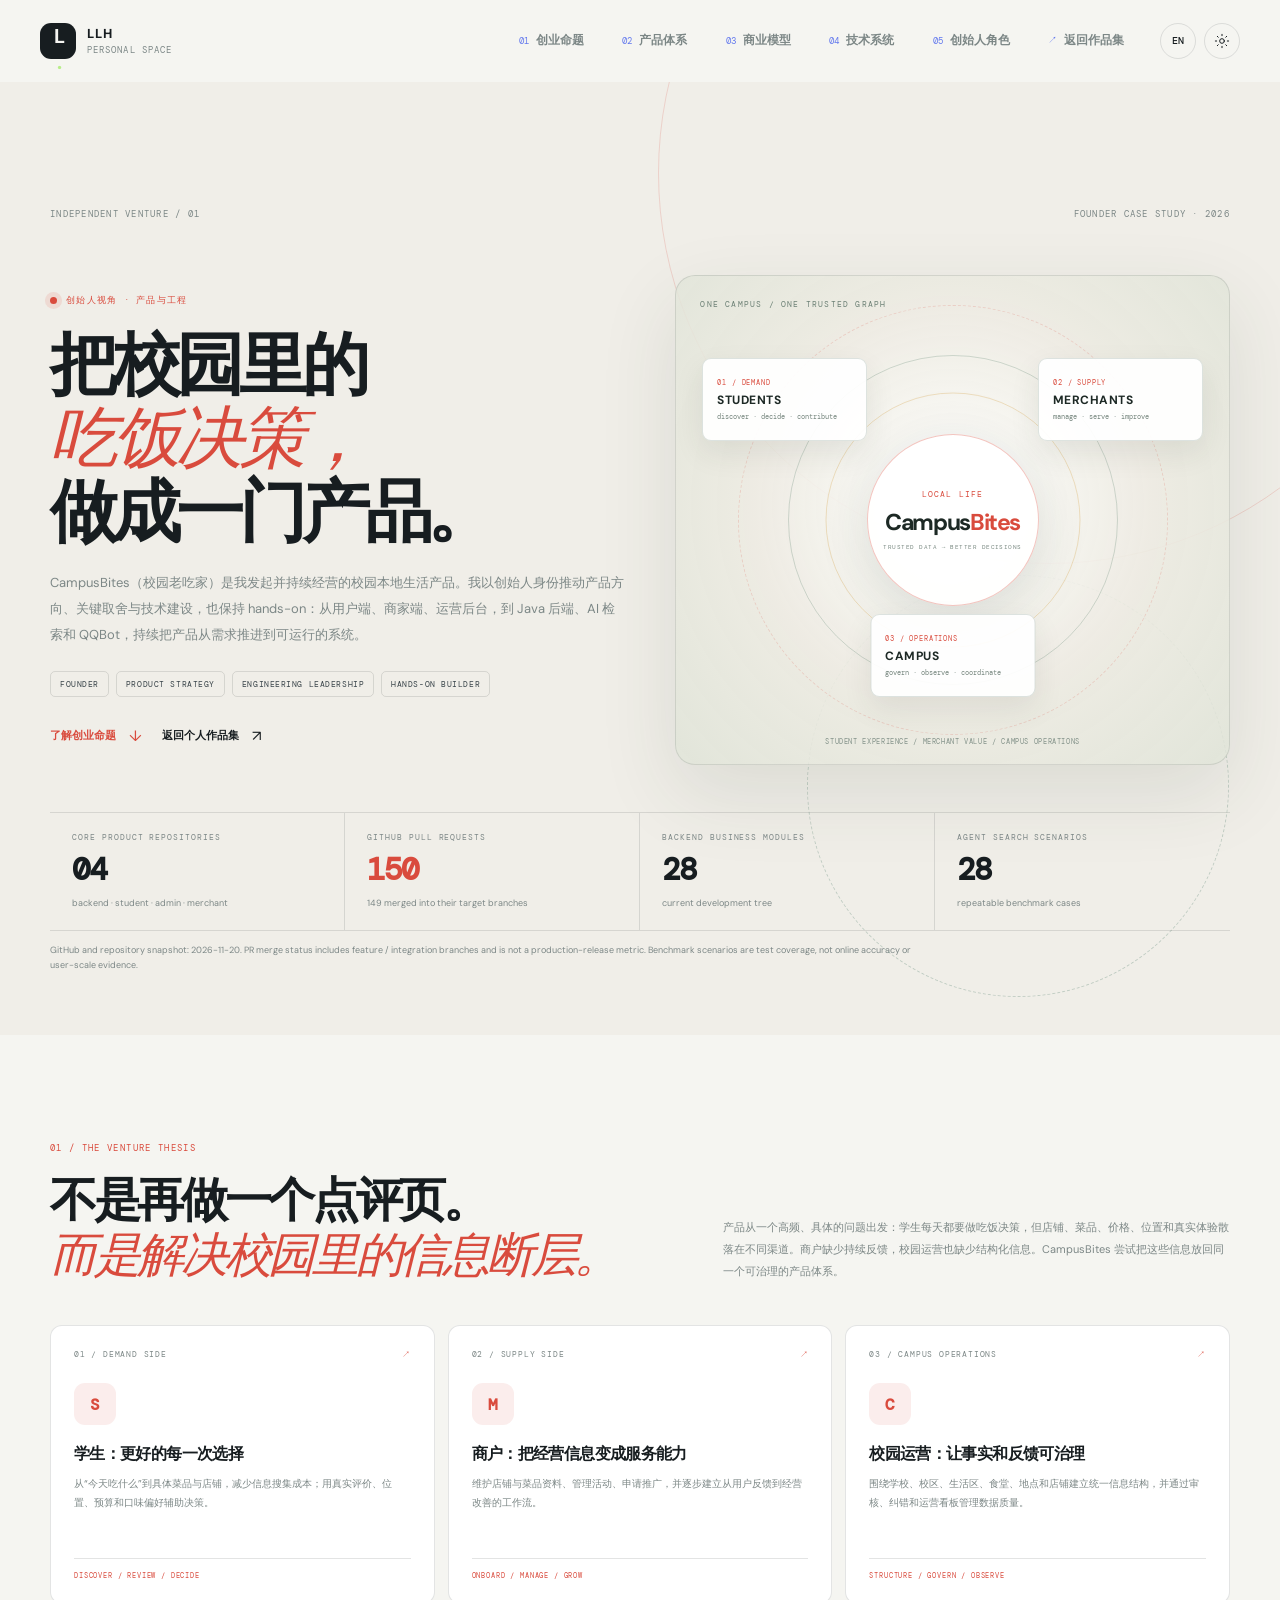
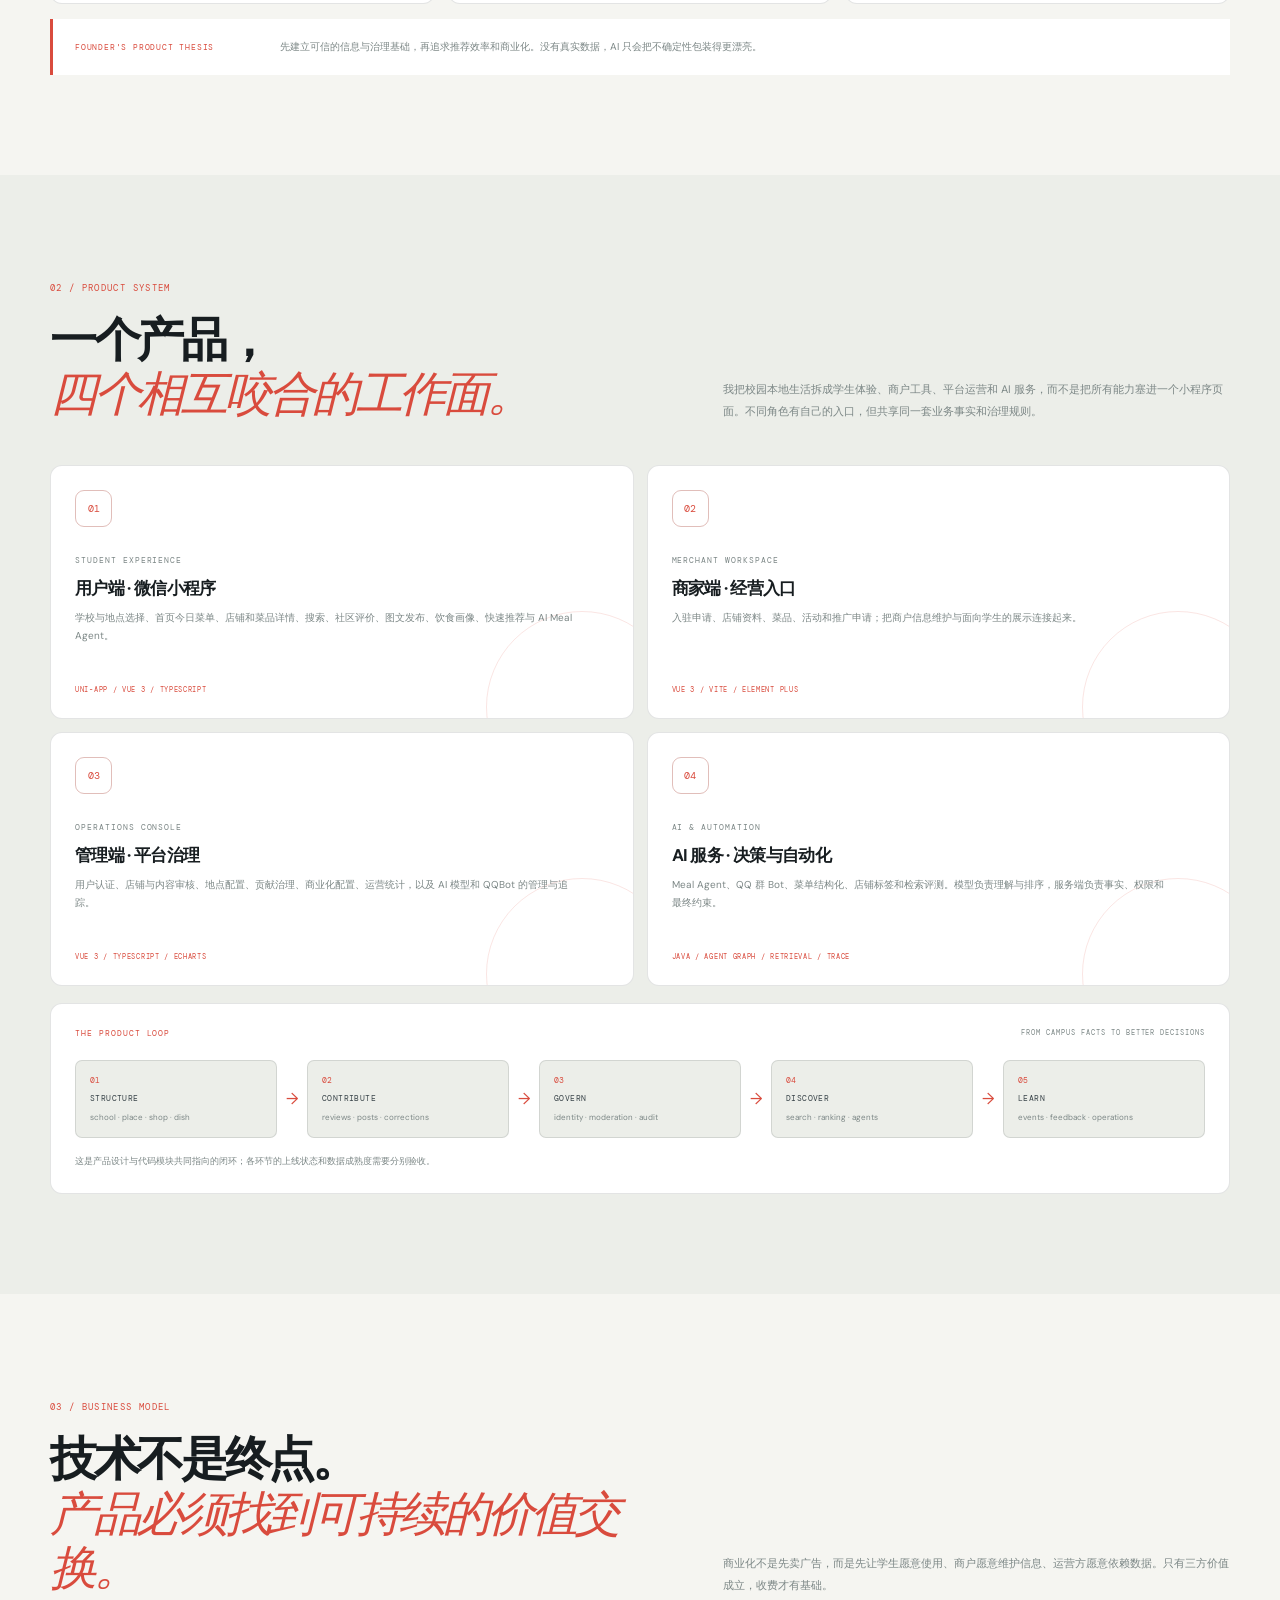
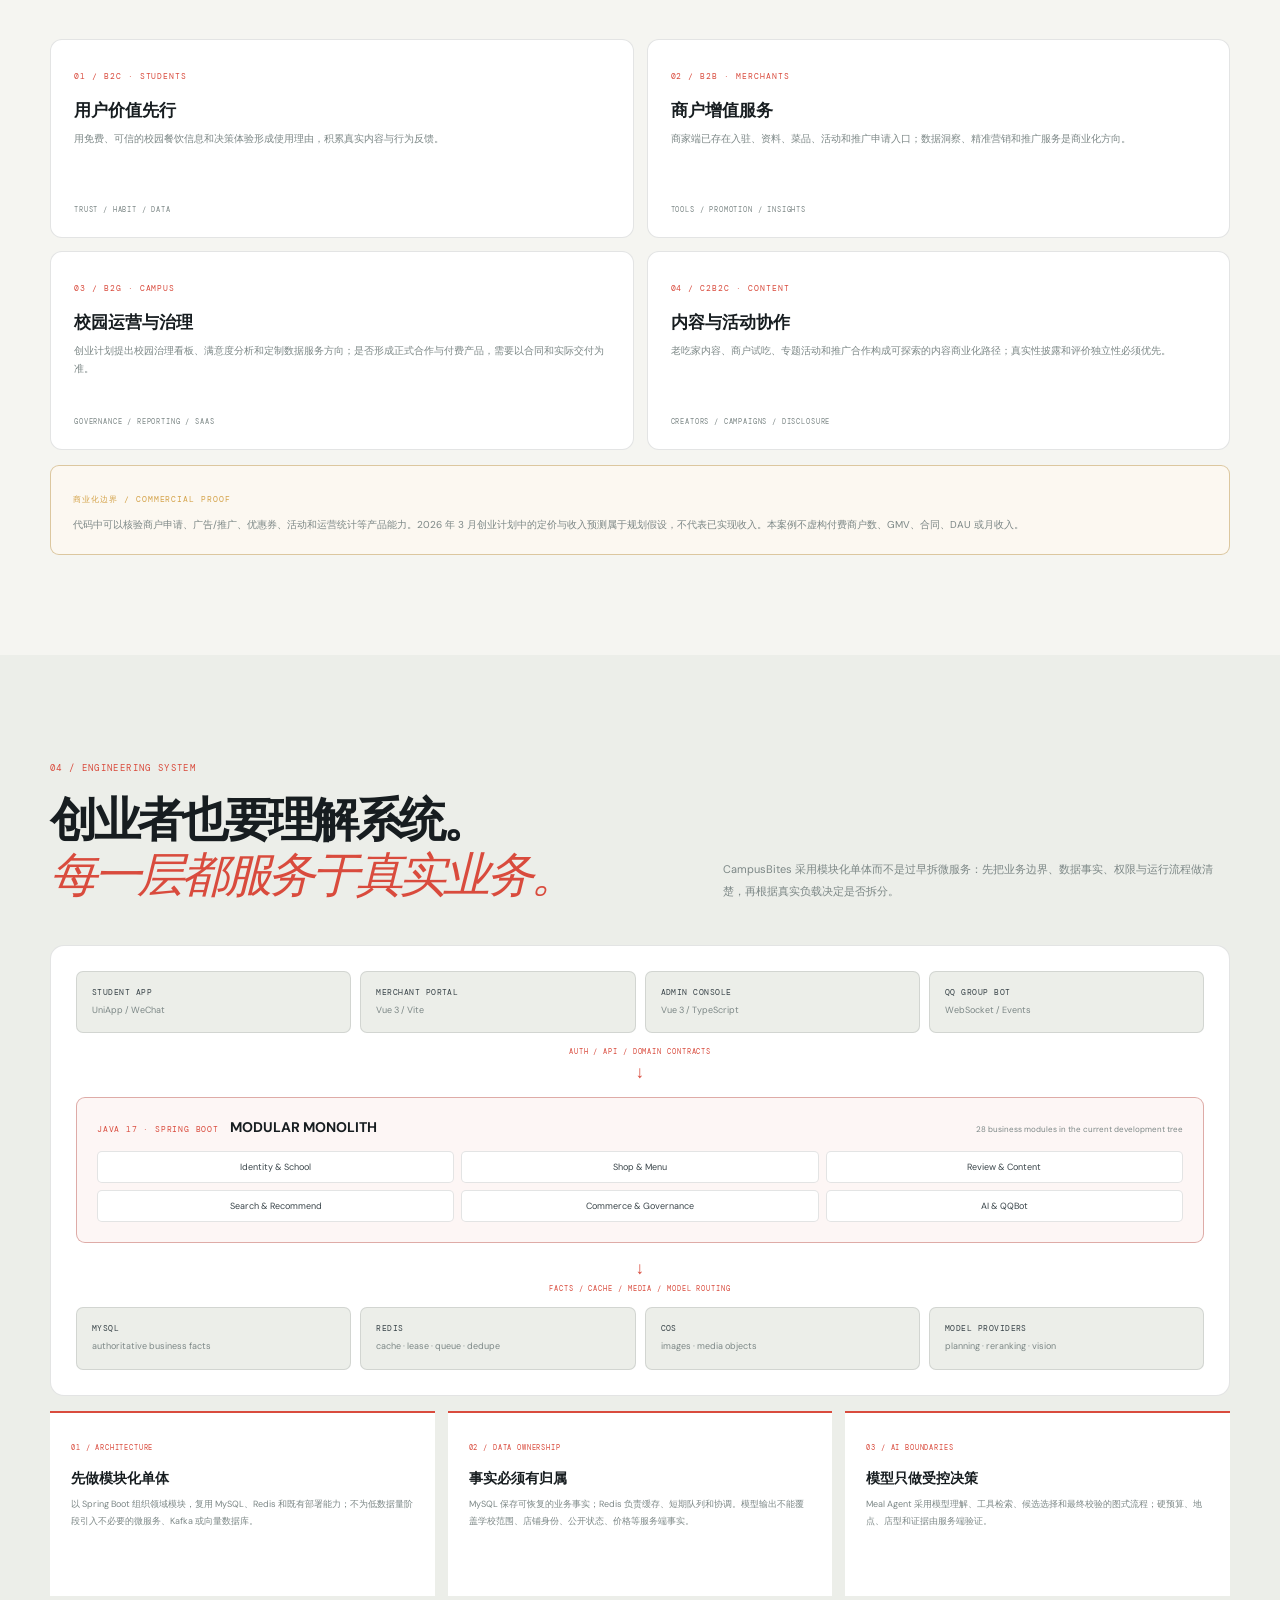
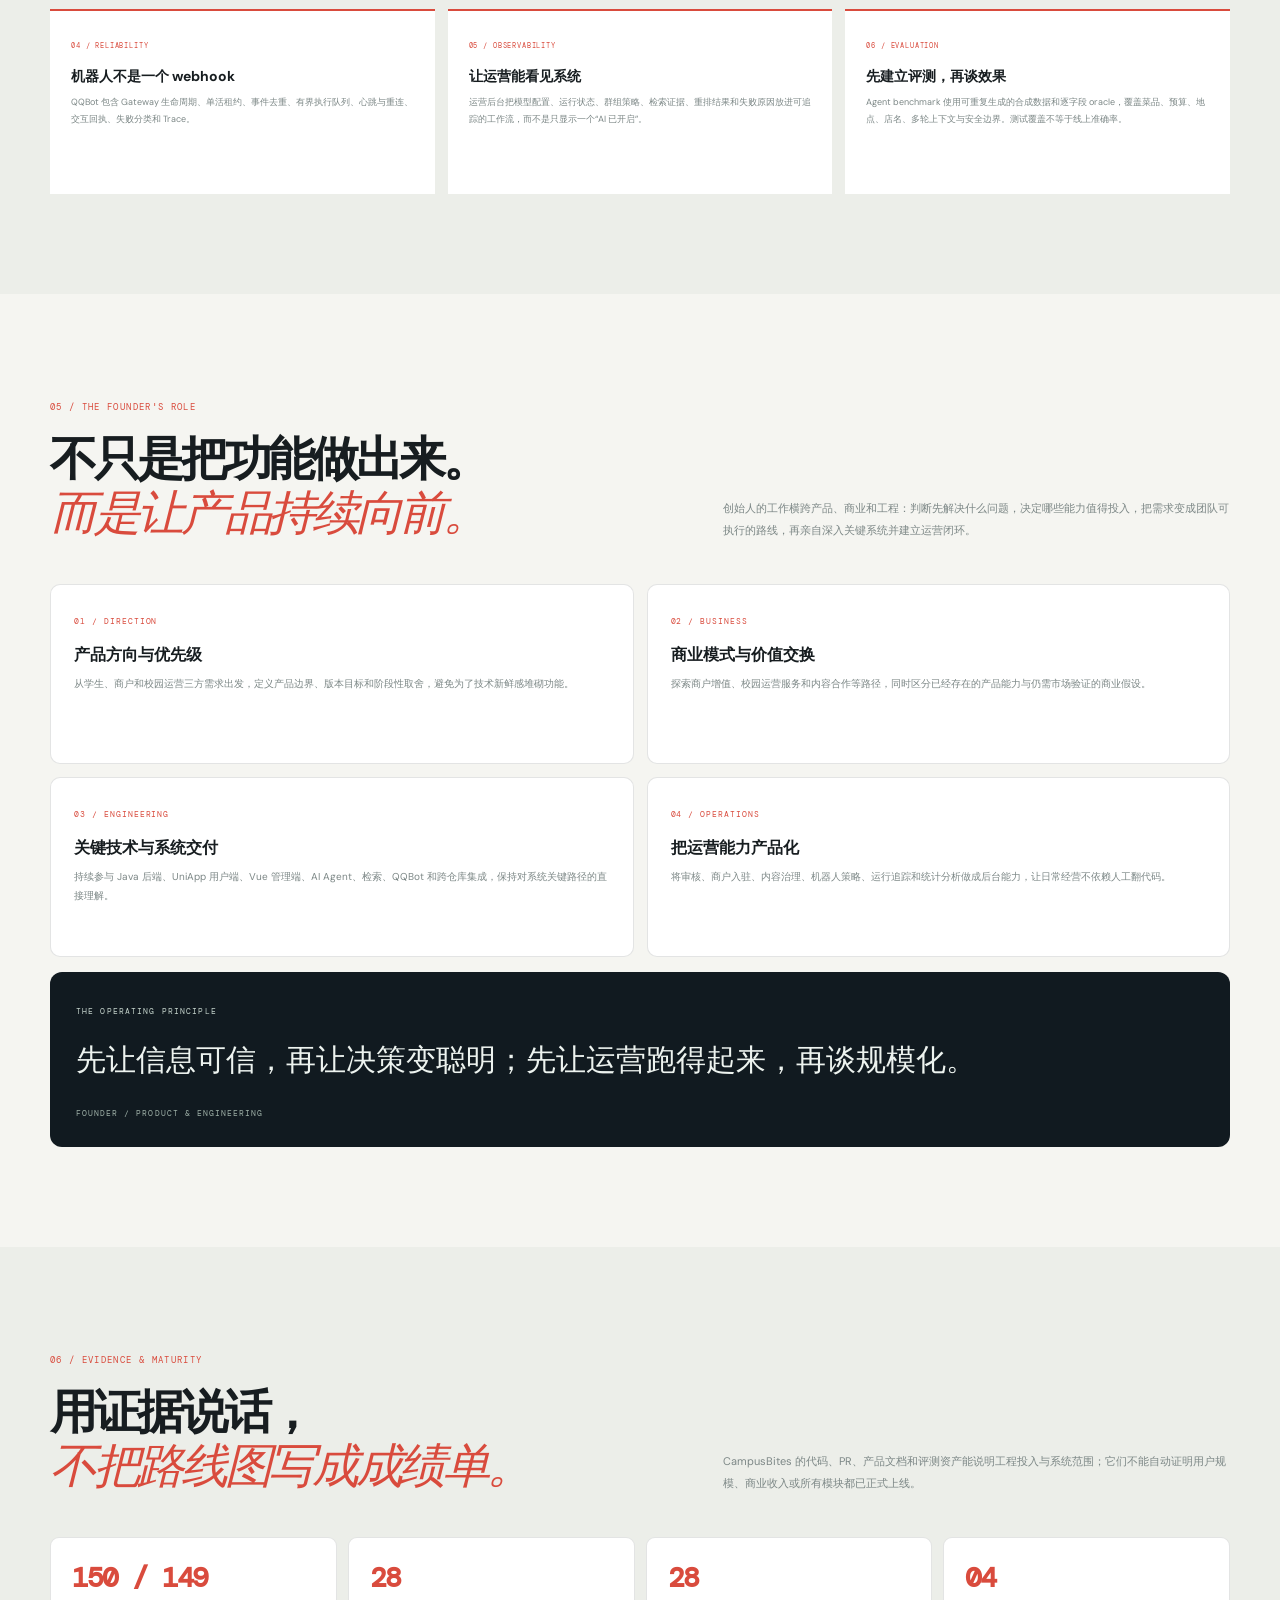
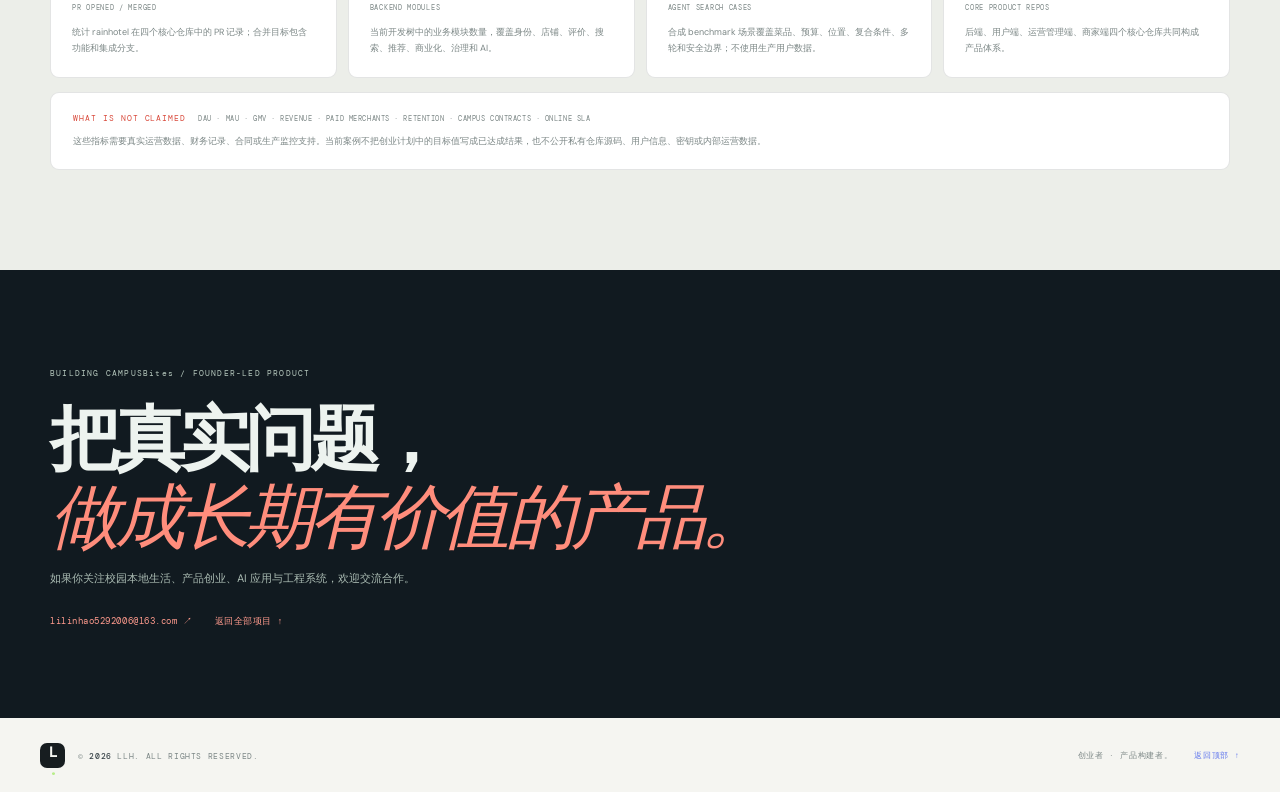
==== campusbites.html @ 755de565 "feat(portfolio): add founder-led CampusBites case study" ====
<!doctype html>
<html lang="zh-CN" class="js" data-language="zh" data-theme="light">
<head>
  <meta charset="utf-8">
  <meta name="viewport" content="width=device-width, initial-scale=1">
  <meta name="theme-color" content="#f5f5f1">
  <meta name="description" content="CampusBites founder case study by LLH — a campus local-life venture connecting student discovery, merchant operations, trusted campus data, and AI-assisted decisions.">
  <meta property="og:title" content="CampusBites — Founder Case Study / LLH">
  <meta property="og:description" content="From a campus dining problem to a founder-led local-life product and operating system.">
  <title>CampusBites — Founder Case Study | LLH</title>
  <link rel="preconnect" href="https://fonts.googleapis.com">
  <link rel="preconnect" href="https://fonts.gstatic.com" crossorigin>
  <link href="https://fonts.googleapis.com/css2?family=DM+Mono:wght@400;500&family=DM+Sans:wght@400;500;600;700&family=Manrope:wght@400;500;600;700;800&display=swap" rel="stylesheet">
  <link rel="stylesheet" href="styles.css">
  <link rel="stylesheet" href="campusbites.css">
</head>
<body class="campusbites-case">
  <div class="scroll-progress"><span id="scroll-progress-bar"></span></div>
  <header class="site-header" id="top">
    <a class="brand" href="index.html#top" aria-label="LLH home">
      <span class="brand-symbol">L<span>.</span></span>
      <span class="brand-copy">LLH <small>PERSONAL SPACE</small></span>
    </a>
    <nav class="main-nav" id="main-nav" aria-label="Case study navigation">
      <a href="#venture"><span>01</span><span data-zh="创业命题" data-en="Venture">创业命题</span></a>
      <a href="#product"><span>02</span><span data-zh="产品体系" data-en="Product">产品体系</span></a>
      <a href="#business"><span>03</span><span data-zh="商业模型" data-en="Business">商业模型</span></a>
      <a href="#architecture"><span>04</span><span data-zh="技术系统" data-en="System">技术系统</span></a>
      <a href="#founder"><span>05</span><span data-zh="创始人角色" data-en="Founder">创始人角色</span></a>
      <a href="index.html#work"><span>↗</span><span data-zh="返回作品集" data-en="Portfolio">返回作品集</span></a>
    </nav>
    <div class="header-actions">
      <button class="icon-button language-toggle" id="language-toggle" type="button" aria-label="Switch language">EN</button>
      <button class="icon-button theme-toggle" id="theme-toggle" type="button" aria-label="Switch color theme">
        <svg class="sun-icon" viewBox="0 0 24 24" aria-hidden="true"><circle cx="12" cy="12" r="3.5"/><path d="M12 2v2m0 16v2M4.93 4.93l1.42 1.42m11.3 11.3 1.42 1.42M2 12h2m16 0h2M4.93 19.07l1.42-1.42m11.3-11.3 1.42-1.42"/></svg>
        <svg class="moon-icon" viewBox="0 0 24 24" aria-hidden="true"><path d="M20.5 15.3A8.7 8.7 0 0 1 8.7 3.5 8.9 8.9 0 1 0 20.5 15.3Z"/></svg>
      </button>
      <button class="menu-toggle" id="menu-toggle" type="button" aria-label="Open navigation" aria-expanded="false"><span></span><span></span></button>
    </div>
  </header>

  <main>
    <section class="cb-hero">
      <div class="cb-wrap">
        <div class="cb-overline"><span>INDEPENDENT VENTURE / 01</span><span>FOUNDER CASE STUDY · 2026</span></div>
        <div class="cb-hero-grid">
          <div class="cb-hero-copy">
            <div class="cb-eyebrow"><i></i><span data-zh="创始人视角 · 产品与工程" data-en="FOUNDER VIEW · PRODUCT & ENGINEERING">创始人视角 · 产品与工程</span></div>
            <h1 class="lang-zh">把校园里的<br><em>吃饭决策，</em><br>做成一门产品。</h1>
            <h1 class="lang-en">Turn campus dining<br>into a <em>trusted local-life</em><br>product.</h1>
            <p class="cb-hero-intro lang-zh">CampusBites（校园老吃家）是我发起并持续经营的校园本地生活产品。我以创始人身份推动产品方向、关键取舍与技术建设，也保持 hands-on：从用户端、商家端、运营后台，到 Java 后端、AI 检索和 QQBot，持续把产品从需求推进到可运行的系统。</p>
            <p class="cb-hero-intro lang-en">CampusBites is a campus local-life venture I founded and continue to operate. I drive product direction, key trade-offs, and technical development while staying hands-on across the student app, merchant portal, operations console, Java backend, AI retrieval, and QQBot.</p>
            <div class="cb-role-tags"><span>FOUNDER</span><span>PRODUCT STRATEGY</span><span>ENGINEERING LEADERSHIP</span><span>HANDS-ON BUILDER</span></div>
            <div class="cb-hero-actions">
              <a href="#venture"><span data-zh="了解创业命题" data-en="Explore the venture">了解创业命题</span><b>↓</b></a>
              <a href="index.html#work"><span data-zh="返回个人作品集" data-en="Back to portfolio">返回个人作品集</span><b>↗</b></a>
            </div>
          </div>
          <div class="cb-hero-art" aria-label="CampusBites connects students, merchants and campus operations">
            <div class="cb-orbit cb-orbit-one"></div>
            <div class="cb-orbit cb-orbit-two"></div>
            <div class="cb-orbit cb-orbit-three"></div>
            <div class="cb-art-kicker">ONE CAMPUS / ONE TRUSTED GRAPH</div>
            <div class="cb-node cb-node-student"><span>01 / DEMAND</span><b>STUDENTS</b><small>discover · decide · contribute</small></div>
            <div class="cb-node cb-node-merchant"><span>02 / SUPPLY</span><b>MERCHANTS</b><small>manage · serve · improve</small></div>
            <div class="cb-node cb-node-campus"><span>03 / OPERATIONS</span><b>CAMPUS</b><small>govern · observe · coordinate</small></div>
            <div class="cb-core"><span>LOCAL LIFE</span><b>Campus<span>Bites</span></b><small>TRUSTED DATA → BETTER DECISIONS</small></div>
            <div class="cb-art-foot">STUDENT EXPERIENCE / MERCHANT VALUE / CAMPUS OPERATIONS</div>
          </div>
        </div>
        <div class="cb-metrics">
          <div><small>CORE PRODUCT REPOSITORIES</small><strong>04</strong><span>backend · student · admin · merchant</span></div>
          <div><small>GITHUB PULL REQUESTS</small><strong>150</strong><span>149 merged into their target branches</span></div>
          <div><small>BACKEND BUSINESS MODULES</small><strong>28</strong><span>current development tree</span></div>
          <div><small>AGENT SEARCH SCENARIOS</small><strong>28</strong><span>repeatable benchmark cases</span></div>
        </div>
        <p class="cb-metrics-note">GitHub and repository snapshot: 2026-11-20. PR merge status includes feature / integration branches and is not a production-release metric. Benchmark scenarios are test coverage, not online accuracy or user-scale evidence.</p>
      </div>
    </section>

    <section class="cb-section" id="venture">
      <div class="cb-wrap">
        <div class="cb-section-heading">
          <div><span class="cb-index">01 / THE VENTURE THESIS</span><h2 class="lang-zh">不是再做一个点评页。<br><em>而是解决校园里的信息断层。</em></h2><h2 class="lang-en">Not another review page.<br><em>A response to fragmented campus information.</em></h2></div>
          <p class="lang-zh">产品从一个高频、具体的问题出发：学生每天都要做吃饭决策，但店铺、菜品、价格、位置和真实体验散落在不同渠道。商户缺少持续反馈，校园运营也缺少结构化信息。CampusBites 尝试把这些信息放回同一个可治理的产品体系。</p>
          <p class="lang-en">The product starts with a frequent, concrete decision. Students choose where and what to eat every day, yet shops, dishes, prices, locations, and real experiences are scattered. Merchants lack structured feedback, while campus operators lack a consistent information layer. CampusBites brings these pieces into one governed product system.</p>
        </div>
        <div class="cb-stakeholder-grid">
          <article class="cb-stakeholder">
            <div class="cb-card-top"><span>01 / DEMAND SIDE</span><i>↗</i></div><div class="cb-stakeholder-icon">S</div>
            <h3>学生：更好的每一次选择</h3>
            <p class="lang-zh">从“今天吃什么”到具体菜品与店铺，减少信息搜集成本；用真实评价、位置、预算和口味偏好辅助决策。</p>
            <p class="lang-en">Reduce the effort behind everyday food decisions with real reviews, location, budget, dish facts, and taste preferences.</p>
            <div class="cb-card-foot">DISCOVER / REVIEW / DECIDE</div>
          </article>
          <article class="cb-stakeholder">
            <div class="cb-card-top"><span>02 / SUPPLY SIDE</span><i>↗</i></div><div class="cb-stakeholder-icon">M</div>
            <h3>商户：把经营信息变成服务能力</h3>
            <p class="lang-zh">维护店铺与菜品资料、管理活动、申请推广，并逐步建立从用户反馈到经营改善的工作流。</p>
            <p class="lang-en">Maintain shop and dish information, manage activities, apply for promotion, and build a workflow from customer feedback to operational improvement.</p>
            <div class="cb-card-foot">ONBOARD / MANAGE / GROW</div>
          </article>
          <article class="cb-stakeholder">
            <div class="cb-card-top"><span>03 / CAMPUS OPERATIONS</span><i>↗</i></div><div class="cb-stakeholder-icon">C</div>
            <h3>校园运营：让事实和反馈可治理</h3>
            <p class="lang-zh">围绕学校、校区、生活区、食堂、地点和店铺建立统一信息结构，并通过审核、纠错和运营看板管理数据质量。</p>
            <p class="lang-en">Organize schools, campuses, living areas, canteens, places, and shops into a consistent information model, supported by moderation, fact correction, and operations dashboards.</p>
            <div class="cb-card-foot">STRUCTURE / GOVERN / OBSERVE</div>
          </article>
        </div>
        <div class="cb-thesis-note"><b>FOUNDER'S PRODUCT THESIS</b><span class="lang-zh">先建立可信的信息与治理基础，再追求推荐效率和商业化。没有真实数据，AI 只会把不确定性包装得更漂亮。</span><span class="lang-en">Build trusted information and governance first; optimize discovery and monetization second. Without reliable facts, AI only makes uncertainty look more polished.</span></div>
      </div>
    </section>

    <section class="cb-section cb-section-alt" id="product">
      <div class="cb-wrap">
        <div class="cb-section-heading">
          <div><span class="cb-index">02 / PRODUCT SYSTEM</span><h2 class="lang-zh">一个产品，<br><em>四个相互咬合的工作面。</em></h2><h2 class="lang-en">One product.<br><em>Four connected operating surfaces.</em></h2></div>
          <p class="lang-zh">我把校园本地生活拆成学生体验、商户工具、平台运营和 AI 服务，而不是把所有能力塞进一个小程序页面。不同角色有自己的入口，但共享同一套业务事实和治理规则。</p>
          <p class="lang-en">CampusBites is organized into the student experience, merchant tools, platform operations, and AI services—not squeezed into a single mini-program surface. Each role has its own workflow while sharing the same business facts and governance rules.</p>
        </div>
        <div class="cb-surface-grid">
          <article class="cb-surface cb-surface-student"><div class="cb-surface-icon">01</div><span>STUDENT EXPERIENCE</span><h3>用户端 · 微信小程序</h3><p class="lang-zh">学校与地点选择、首页今日菜单、店铺和菜品详情、搜索、社区评价、图文发布、饮食画像、快速推荐与 AI Meal Agent。</p><p class="lang-en">School and location selection, daily menu, shop and dish details, search, review community, publishing, taste profile, quick recommendations, and the AI Meal Agent.</p><div class="cb-stack">UNI-APP / VUE 3 / TYPESCRIPT</div></article>
          <article class="cb-surface cb-surface-merchant"><div class="cb-surface-icon">02</div><span>MERCHANT WORKSPACE</span><h3>商家端 · 经营入口</h3><p class="lang-zh">入驻申请、店铺资料、菜品、活动和推广申请；把商户信息维护与面向学生的展示连接起来。</p><p class="lang-en">Merchant onboarding, shop profiles, dishes, activities, and promotion applications—connecting merchant-maintained information with the student-facing experience.</p><div class="cb-stack">VUE 3 / VITE / ELEMENT PLUS</div></article>
          <article class="cb-surface cb-surface-ops"><div class="cb-surface-icon">03</div><span>OPERATIONS CONSOLE</span><h3>管理端 · 平台治理</h3><p class="lang-zh">用户认证、店铺与内容审核、地点配置、贡献治理、商业化配置、运营统计，以及 AI 模型和 QQBot 的管理与追踪。</p><p class="lang-en">User verification, shop and content moderation, location configuration, contribution governance, commerce controls, operations analytics, and AI / QQBot management and tracing.</p><div class="cb-stack">VUE 3 / TYPESCRIPT / ECHARTS</div></article>
          <article class="cb-surface cb-surface-ai"><div class="cb-surface-icon">04</div><span>AI & AUTOMATION</span><h3>AI 服务 · 决策与自动化</h3><p class="lang-zh">Meal Agent、QQ 群 Bot、菜单结构化、店铺标签和检索评测。模型负责理解与排序，服务端负责事实、权限和最终约束。</p><p class="lang-en">Meal Agent, QQ group bot, menu structuring, shop tagging, and retrieval evaluation. Models interpret and rank; the server owns facts, permissions, and final constraints.</p><div class="cb-stack">JAVA / AGENT GRAPH / RETRIEVAL / TRACE</div></article>
        </div>
        <div class="cb-product-loop">
          <div class="cb-loop-heading"><span>THE PRODUCT LOOP</span><small>FROM CAMPUS FACTS TO BETTER DECISIONS</small></div>
          <div class="cb-loop-steps">
            <div><small>01</small><b>STRUCTURE</b><span>school · place · shop · dish</span></div><i>→</i>
            <div><small>02</small><b>CONTRIBUTE</b><span>reviews · posts · corrections</span></div><i>→</i>
            <div><small>03</small><b>GOVERN</b><span>identity · moderation · audit</span></div><i>→</i>
            <div><small>04</small><b>DISCOVER</b><span>search · ranking · agents</span></div><i>→</i>
            <div><small>05</small><b>LEARN</b><span>events · feedback · operations</span></div>
          </div>
          <p class="cb-loop-note lang-zh">这是产品设计与代码模块共同指向的闭环；各环节的上线状态和数据成熟度需要分别验收。</p>
          <p class="cb-loop-note lang-en">This loop is reflected in the product design and code modules; release status and data maturity must still be validated per capability.</p>
        </div>
      </div>
    </section>

    <section class="cb-section" id="business">
      <div class="cb-wrap">
        <div class="cb-section-heading">
          <div><span class="cb-index">03 / BUSINESS MODEL</span><h2 class="lang-zh">技术不是终点。<br><em>产品必须找到可持续的价值交换。</em></h2><h2 class="lang-en">Technology is not the destination.<br><em>The product needs a sustainable exchange of value.</em></h2></div>
          <p class="lang-zh">商业化不是先卖广告，而是先让学生愿意使用、商户愿意维护信息、运营方愿意依赖数据。只有三方价值成立，收费才有基础。</p>
          <p class="lang-en">Monetization should not start with selling ad slots. Students must find value, merchants must want to maintain their information, and operators must be able to act on the data. Monetization follows only when that exchange works.</p>
        </div>
        <div class="cb-business-grid">
          <article><span>01 / B2C · STUDENTS</span><h3>用户价值先行</h3><p class="lang-zh">用免费、可信的校园餐饮信息和决策体验形成使用理由，积累真实内容与行为反馈。</p><p class="lang-en">Create a reason to return through free, trusted campus food information and decision support, building authentic content and behavioral feedback.</p><b>TRUST / HABIT / DATA</b></article>
          <article><span>02 / B2B · MERCHANTS</span><h3>商户增值服务</h3><p class="lang-zh">商家端已存在入驻、资料、菜品、活动和推广申请入口；数据洞察、精准营销和推广服务是商业化方向。</p><p class="lang-en">The merchant portal already contains onboarding, profile, dish, activity, and promotion workflows. Insights, targeted marketing, and promotion services are monetization directions.</p><b>TOOLS / PROMOTION / INSIGHTS</b></article>
          <article><span>03 / B2G · CAMPUS</span><h3>校园运营与治理</h3><p class="lang-zh">创业计划提出校园治理看板、满意度分析和定制数据服务方向；是否形成正式合作与付费产品，需要以合同和实际交付为准。</p><p class="lang-en">The business plan explores campus governance dashboards, satisfaction analysis, and custom data services. Formal partnerships and paid delivery must be evidenced by actual agreements and deployments.</p><b>GOVERNANCE / REPORTING / SAAS</b></article>
          <article><span>04 / C2B2C · CONTENT</span><h3>内容与活动协作</h3><p class="lang-zh">老吃家内容、商户试吃、专题活动和推广合作构成可探索的内容商业化路径；真实性披露和评价独立性必须优先。</p><p class="lang-en">Creator reviews, merchant tastings, topic campaigns, and promotion partnerships form a potential content-commerce path; disclosure and review independence come first.</p><b>CREATORS / CAMPAIGNS / DISCLOSURE</b></article>
        </div>
        <div class="cb-commercial-boundary"><strong>商业化边界 / COMMERCIAL PROOF</strong><p class="lang-zh">代码中可以核验商户申请、广告/推广、优惠券、活动和运营统计等产品能力。2026 年 3 月创业计划中的定价与收入预测属于规划假设，不代表已实现收入。本案例不虚构付费商户数、GMV、合同、DAU 或月收入。</p><p class="lang-en">The code contains merchant applications, ads / promotion, coupons, activities, and operations analytics. Pricing and revenue forecasts in the March 2026 business plan are planning assumptions, not realized revenue. This case does not invent paying merchants, GMV, contracts, DAU, or monthly revenue.</p></div>
      </div>
    </section>

    <section class="cb-section cb-section-alt" id="architecture">
      <div class="cb-wrap">
        <div class="cb-section-heading">
          <div><span class="cb-index">04 / ENGINEERING SYSTEM</span><h2 class="lang-zh">创业者也要理解系统。<br><em>每一层都服务于真实业务。</em></h2><h2 class="lang-en">A founder must understand the system.<br><em>Every layer serves a real workflow.</em></h2></div>
          <p class="lang-zh">CampusBites 采用模块化单体而不是过早拆微服务：先把业务边界、数据事实、权限与运行流程做清楚，再根据真实负载决定是否拆分。</p>
          <p class="lang-en">CampusBites uses a modular monolith rather than splitting into microservices too early. Domain boundaries, source-of-truth data, permissions, and operational flows come first; architecture evolves with real load.</p>
        </div>
        <div class="cb-architecture">
          <div class="cb-arch-clients">
            <div><b>STUDENT APP</b><span>UniApp / WeChat</span></div>
            <div><b>MERCHANT PORTAL</b><span>Vue 3 / Vite</span></div>
            <div><b>ADMIN CONSOLE</b><span>Vue 3 / TypeScript</span></div>
            <div><b>QQ GROUP BOT</b><span>WebSocket / Events</span></div>
          </div>
          <div class="cb-arch-connector"><span>AUTH / API / DOMAIN CONTRACTS</span><i>↓</i></div>
          <div class="cb-arch-core">
            <div class="cb-arch-core-head"><span>JAVA 17 · SPRING BOOT</span><b>MODULAR MONOLITH</b><small>28 business modules in the current development tree</small></div>
            <div class="cb-arch-domains"><span>Identity & School</span><span>Shop & Menu</span><span>Review & Content</span><span>Search & Recommend</span><span>Commerce & Governance</span><span>AI & QQBot</span></div>
          </div>
          <div class="cb-arch-connector"><i>↓</i><span>FACTS / CACHE / MEDIA / MODEL ROUTING</span></div>
          <div class="cb-arch-data">
            <div><b>MYSQL</b><span>authoritative business facts</span></div>
            <div><b>REDIS</b><span>cache · lease · queue · dedupe</span></div>
            <div><b>COS</b><span>images · media objects</span></div>
            <div><b>MODEL PROVIDERS</b><span>planning · reranking · vision</span></div>
          </div>
        </div>
        <div class="cb-principles-grid">
          <article><span>01 / ARCHITECTURE</span><h3>先做模块化单体</h3><p class="lang-zh">以 Spring Boot 组织领域模块，复用 MySQL、Redis 和既有部署能力；不为低数据量阶段引入不必要的微服务、Kafka 或向量数据库。</p><p class="lang-en">Organize domain modules inside Spring Boot and reuse MySQL, Redis, and existing deployment infrastructure. Avoid microservices, Kafka, or vector databases before the workload justifies them.</p></article>
          <article><span>02 / DATA OWNERSHIP</span><h3>事实必须有归属</h3><p class="lang-zh">MySQL 保存可恢复的业务事实；Redis 负责缓存、短期队列和协调。模型输出不能覆盖学校范围、店铺身份、公开状态、价格等服务端事实。</p><p class="lang-en">MySQL owns recoverable business facts; Redis handles cache, short-lived queues, and coordination. Model output cannot override school scope, shop identity, visibility, or prices.</p></article>
          <article><span>03 / AI BOUNDARIES</span><h3>模型只做受控决策</h3><p class="lang-zh">Meal Agent 采用模型理解、工具检索、候选选择和最终校验的图式流程；硬预算、地点、店型和证据由服务端验证。</p><p class="lang-en">The Meal Agent follows a graph workflow of model interpretation, tool retrieval, candidate selection, and final validation. Budget, location, shop type, and evidence are checked server-side.</p></article>
          <article><span>04 / RELIABILITY</span><h3>机器人不是一个 webhook</h3><p class="lang-zh">QQBot 包含 Gateway 生命周期、单活租约、事件去重、有界执行队列、心跳与重连、交互回执、失败分类和 Trace。</p><p class="lang-en">QQBot includes gateway lifecycle management, a single-active lease, event deduplication, bounded executors, heartbeats and reconnects, interaction acknowledgements, failure mapping, and traces.</p></article>
          <article><span>05 / OBSERVABILITY</span><h3>让运营能看见系统</h3><p class="lang-zh">运营后台把模型配置、运行状态、群组策略、检索证据、重排结果和失败原因放进可追踪的工作流，而不是只显示一个“AI 已开启”。</p><p class="lang-en">The operations console connects model configuration, runtime state, group policies, retrieval evidence, reranking, and failure reasons into an observable workflow—not just an “AI enabled” switch.</p></article>
          <article><span>06 / EVALUATION</span><h3>先建立评测，再谈效果</h3><p class="lang-zh">Agent benchmark 使用可重复生成的合成数据和逐字段 oracle，覆盖菜品、预算、地点、店名、多轮上下文与安全边界。测试覆盖不等于线上准确率。</p><p class="lang-en">The Agent benchmark uses reproducible synthetic data and field-level oracles for dishes, budgets, locations, shop names, multi-turn context, and safety boundaries. Test coverage is not online accuracy.</p></article>
        </div>
      </div>
    </section>

    <section class="cb-section" id="founder">
      <div class="cb-wrap">
        <div class="cb-section-heading">
          <div><span class="cb-index">05 / THE FOUNDER'S ROLE</span><h2 class="lang-zh">不只是把功能做出来。<br><em>而是让产品持续向前。</em></h2><h2 class="lang-en">Not just shipping features.<br><em>Making the venture move forward.</em></h2></div>
          <p class="lang-zh">创始人的工作横跨产品、商业和工程：判断先解决什么问题，决定哪些能力值得投入，把需求变成团队可执行的路线，再亲自深入关键系统并建立运营闭环。</p>
          <p class="lang-en">The founder's work spans product, business, and engineering: deciding which problem to solve first, choosing where to invest, turning requirements into an executable roadmap, going deep on critical systems, and building the operating loop.</p>
        </div>
        <div class="cb-founder-grid">
          <article><span>01 / DIRECTION</span><h3>产品方向与优先级</h3><p class="lang-zh">从学生、商户和校园运营三方需求出发，定义产品边界、版本目标和阶段性取舍，避免为了技术新鲜感堆砌功能。</p><p class="lang-en">Define product boundaries, release goals, and trade-offs around students, merchants, and campus operations—without adding technology for novelty alone.</p></article>
          <article><span>02 / BUSINESS</span><h3>商业模式与价值交换</h3><p class="lang-zh">探索商户增值、校园运营服务和内容合作等路径，同时区分已经存在的产品能力与仍需市场验证的商业假设。</p><p class="lang-en">Explore merchant services, campus operations, and content partnerships while separating implemented product capabilities from business assumptions that still need market validation.</p></article>
          <article><span>03 / ENGINEERING</span><h3>关键技术与系统交付</h3><p class="lang-zh">持续参与 Java 后端、UniApp 用户端、Vue 管理端、AI Agent、检索、QQBot 和跨仓库集成，保持对系统关键路径的直接理解。</p><p class="lang-en">Stay hands-on across the Java backend, UniApp student app, Vue operations console, AI agents, retrieval, QQBot, and cross-repository integration.</p></article>
          <article><span>04 / OPERATIONS</span><h3>把运营能力产品化</h3><p class="lang-zh">将审核、商户入驻、内容治理、机器人策略、运行追踪和统计分析做成后台能力，让日常经营不依赖人工翻代码。</p><p class="lang-en">Productize moderation, merchant onboarding, content governance, bot policies, runtime tracing, and analytics so daily operations do not depend on manually inspecting code.</p></article>
        </div>
        <div class="cb-founder-quote"><span>THE OPERATING PRINCIPLE</span><blockquote class="lang-zh">先让信息可信，再让决策变聪明；先让运营跑得起来，再谈规模化。</blockquote><blockquote class="lang-en">Make information trustworthy before making decisions intelligent. Make operations repeatable before pursuing scale.</blockquote><small>FOUNDER / PRODUCT & ENGINEERING</small></div>
      </div>
    </section>

    <section class="cb-section cb-section-alt" id="evidence">
      <div class="cb-wrap">
        <div class="cb-section-heading">
          <div><span class="cb-index">06 / EVIDENCE & MATURITY</span><h2 class="lang-zh">用证据说话，<br><em>不把路线图写成成绩单。</em></h2><h2 class="lang-en">Evidence over claims.<br><em>A roadmap is not a results report.</em></h2></div>
          <p class="lang-zh">CampusBites 的代码、PR、产品文档和评测资产能说明工程投入与系统范围；它们不能自动证明用户规模、商业收入或所有模块都已正式上线。</p>
          <p class="lang-en">Code, pull requests, product documents, and evaluation assets show engineering scope and effort. They do not automatically prove user scale, revenue, or that every module is fully released.</p>
        </div>
        <div class="cb-evidence-grid">
          <article><b>150 / 149</b><span>PR OPENED / MERGED</span><p class="lang-zh">统计 rainhotel 在四个核心仓库中的 PR 记录；合并目标包含功能和集成分支。</p><p class="lang-en">PR records for rainhotel across four core repositories; merge targets include feature and integration branches.</p></article>
          <article><b>28</b><span>BACKEND MODULES</span><p class="lang-zh">当前开发树中的业务模块数量，覆盖身份、店铺、评价、搜索、推荐、商业化、治理和 AI。</p><p class="lang-en">Business modules in the current development tree, spanning identity, shops, reviews, search, recommendations, commerce, governance, and AI.</p></article>
          <article><b>28</b><span>AGENT SEARCH CASES</span><p class="lang-zh">合成 benchmark 场景覆盖菜品、预算、位置、复合条件、多轮和安全边界；不使用生产用户数据。</p><p class="lang-en">Synthetic benchmark scenarios cover dishes, budgets, locations, compound constraints, multi-turn context, and safety boundaries; no production user data is used.</p></article>
          <article><b>04</b><span>CORE PRODUCT REPOS</span><p class="lang-zh">后端、用户端、运营管理端、商家端四个核心仓库共同构成产品体系。</p><p class="lang-en">The backend, student app, operations console, and merchant portal form the four core product repositories.</p></article>
        </div>
        <div class="cb-boundaries">
          <div><strong>WHAT IS NOT CLAIMED</strong><span>DAU · MAU · GMV · REVENUE · PAID MERCHANTS · RETENTION · CAMPUS CONTRACTS · ONLINE SLA</span></div>
          <p class="lang-zh">这些指标需要真实运营数据、财务记录、合同或生产监控支持。当前案例不把创业计划中的目标值写成已达成结果，也不公开私有仓库源码、用户信息、密钥或内部运营数据。</p>
          <p class="lang-en">These metrics require operating data, financial records, contracts, or production monitoring. This case does not present business-plan targets as achieved results and does not publish private source code, user information, credentials, or internal operating data.</p>
        </div>
      </div>
    </section>

    <section class="cb-contact" id="contact">
      <div class="cb-wrap cb-contact-inner">
        <span>BUILDING CAMPUSBites / FOUNDER-LED PRODUCT</span>
        <h2 class="lang-zh">把真实问题，<br><em>做成长期有价值的产品。</em></h2>
        <h2 class="lang-en">Build for real problems.<br><em>Create value that lasts.</em></h2>
        <p class="lang-zh">如果你关注校园本地生活、产品创业、AI 应用与工程系统，欢迎交流合作。</p>
        <p class="lang-en">Open to conversations around campus local-life products, product entrepreneurship, applied AI, and engineering systems.</p>
        <div><a href="mailto:lilinhao5292006@163.com">lilinhao5292006@163.com ↗</a><a href="index.html#work"><span data-zh="返回全部项目" data-en="Back to all work">返回全部项目</span> ↑</a></div>
      </div>
    </section>
  </main>

  <footer class="site-footer">
    <div class="footer-left"><a class="footer-mark" href="#top">L<span>.</span></a><span>© <b id="current-year"></b> LLH. ALL RIGHTS RESERVED.</span></div>
    <div class="footer-right"><span class="lang-zh">创业者 · 产品构建者。</span><span class="lang-en">Founder · Product Builder.</span><a href="#top"><span data-zh="返回顶部" data-en="BACK TO TOP">返回顶部</span> ↑</a></div>
  </footer>
  <script src="script.js" defer></script>
</body>
</html>
---- styles.css ----
:root {
  color-scheme: light;
  --bg: #f5f5f1;
  --surface: #ffffff;
  --surface-2: #eceee9;
  --ink: #171d20;
  --ink-soft: #394449;
  --muted: #7c8786;
  --line: rgba(25, 36, 39, .12);
  --accent: #6379ed;
  --accent-2: #b8ed8a;
  --accent-deep: #4158ce;
  --dark: #111a20;
  --dark-2: #17252b;
  --dark-line: rgba(235, 245, 241, .14);
  --shadow: 0 24px 70px rgba(28, 42, 39, .09);
  --mono: "DM Mono", "SFMono-Regular", Consolas, monospace;
  --sans: "DM Sans", "Manrope", -apple-system, BlinkMacSystemFont, "Segoe UI", sans-serif;
  --serif: Georgia, "Times New Roman", serif;
  --wrap: 1240px;
}
html[data-theme="dark"] {
  color-scheme: dark;
  --bg: #0e1418;
  --surface: #151e23;
  --surface-2: #1b292e;
  --ink: #e8eeeb;
  --ink-soft: #bdc8c4;
  --muted: #8e9d99;
  --line: rgba(232, 242, 237, .13);
  --accent: #94a4ff;
  --accent-2: #b8ed8a;
  --accent-deep: #b1bcff;
  --shadow: 0 24px 70px rgba(0, 0, 0, .22);
}
* { box-sizing: border-box; }
html { scroll-behavior: smooth; scroll-padding-top: 100px; }
body { margin: 0; min-width: 320px; background: var(--bg); color: var(--ink); font-family: var(--sans); -webkit-font-smoothing: antialiased; overflow-x: hidden; transition: background .3s ease, color .3s ease; }
button, a { font: inherit; }
a { color: inherit; text-decoration: none; }
button { color: inherit; }
:focus-visible { outline: 2px solid var(--accent); outline-offset: 3px; }
::selection { background: rgba(99, 121, 237, .22); }
.lang-en { display: none; }
html[data-language="en"] .lang-zh { display: none !important; }
html[data-language="en"] .lang-en { display: initial; }
[data-zh][data-en] { transition: opacity .15s ease; }
.section-wrap { width: min(var(--wrap), calc(100% - 80px)); margin-inline: auto; }
.scroll-progress { position: fixed; z-index: 1001; inset: 0 0 auto; height: 2px; pointer-events: none; }
.scroll-progress span { display: block; width: 0; height: 100%; background: linear-gradient(90deg, var(--accent), var(--accent-2)); }
.ambient { position: fixed; z-index: -1; width: 460px; height: 460px; border-radius: 50%; filter: blur(100px); opacity: .16; pointer-events: none; }
.ambient-a { top: 9%; right: -260px; background: #9aafff; }
.ambient-b { top: 58%; left: -320px; background: #b8ed8a; opacity: .1; }
.site-header { position: sticky; z-index: 100; top: 0; display: flex; align-items: center; justify-content: space-between; width: 100%; height: 82px; padding: 0 max(40px, calc((100vw - var(--wrap)) / 2)); background: color-mix(in srgb, var(--bg) 86%, transparent); border-bottom: 1px solid transparent; backdrop-filter: blur(18px); transition: height .25s ease, border-color .25s ease, background .25s ease; }
.site-header.is-scrolled { height: 70px; border-color: var(--line); }
.brand { display: inline-flex; align-items: center; gap: 11px; flex-shrink: 0; }
.brand-symbol, .footer-mark { display: grid; place-items: center; width: 36px; height: 36px; border-radius: 11px; background: var(--ink); color: var(--bg); font-size: 20px; font-weight: 800; letter-spacing: -.1em; }
.brand-symbol span, .footer-mark span { color: var(--accent-2); }
.brand-copy { display: flex; flex-direction: column; gap: 2px; font-size: 13px; font-weight: 800; letter-spacing: .08em; }
.brand-copy small { color: var(--muted); font: 9px var(--mono); letter-spacing: .12em; }
.main-nav { display: flex; align-items: center; gap: clamp(18px, 3vw, 40px); margin-left: auto; margin-right: 36px; }
.main-nav a { display: inline-flex; align-items: center; gap: 7px; color: var(--muted); font-size: 12px; font-weight: 600; transition: color .2s ease; }
.main-nav a span:first-child { color: var(--accent); font: 9px var(--mono); }
.main-nav a:hover, .main-nav a.is-active { color: var(--ink); }
.header-actions { display: flex; align-items: center; gap: 8px; }
.icon-button, .menu-toggle { display: grid; place-items: center; width: 36px; height: 36px; padding: 0; border: 1px solid var(--line); border-radius: 50%; background: transparent; color: var(--ink); cursor: pointer; transition: background .2s ease, border-color .2s ease, transform .2s ease; }
.icon-button:hover, .menu-toggle:hover { background: var(--surface-2); transform: translateY(-1px); }
.language-toggle { font: 10px var(--mono); font-weight: 500; }
.theme-toggle svg { width: 16px; height: 16px; fill: none; stroke: currentColor; stroke-width: 1.5; stroke-linecap: round; stroke-linejoin: round; }
html[data-theme="light"] .moon-icon { display: none; }
html[data-theme="dark"] .sun-icon { display: none; }
.menu-toggle { display: none; gap: 4px; align-content: center; }
.menu-toggle span { display: block; width: 14px; height: 1px; background: currentColor; transition: transform .2s ease; }
.menu-toggle[aria-expanded="true"] span:first-child { transform: translateY(2.5px) rotate(45deg); }
.menu-toggle[aria-expanded="true"] span:last-child { transform: translateY(-2.5px) rotate(-45deg); }

.hero { display: grid; grid-template-columns: minmax(0, .96fr) minmax(460px, 1.04fr); align-items: center; gap: clamp(38px, 5vw, 72px); min-height: 690px; padding-top: 68px; padding-bottom: 76px; }
.hero-copy { position: relative; z-index: 2; padding: 8px 0; }
.eyebrow, .section-kicker { display: flex; align-items: center; gap: 10px; color: var(--muted); font: 10px var(--mono); letter-spacing: .12em; text-transform: uppercase; }
.status-dot, .availability i, .visual-topline i { width: 7px; height: 7px; border-radius: 50%; background: #9bdc78; box-shadow: 0 0 0 4px rgba(155, 220, 120, .12); }
.eyebrow > i { display: block; width: 34px; height: 1px; margin-left: 3px; background: var(--line); }
.eyebrow small { color: var(--muted); font: 9px var(--mono); }
.hero h1 { margin: 31px 0 23px; font-size: clamp(3.8rem, 6.2vw, 6.4rem); line-height: .99; letter-spacing: -.075em; font-weight: 700; }
.hero h1 em, .section-title em, .contact-main h2 em { color: var(--accent); font-style: normal; }
.hero-intro { max-width: 550px; margin: 0; color: var(--ink-soft); font-size: 15px; line-height: 1.95; }
.hero-actions { display: flex; flex-wrap: wrap; gap: 12px; margin-top: 31px; }
.button { display: inline-flex; align-items: center; justify-content: center; gap: 14px; min-height: 48px; padding: 0 20px; border: 1px solid transparent; border-radius: 999px; font-size: 12px; font-weight: 700; transition: transform .2s ease, box-shadow .2s ease, background .2s ease; }
.button:hover { transform: translateY(-2px); }
.button svg { width: 16px; height: 16px; fill: none; stroke: currentColor; stroke-width: 1.7; stroke-linecap: round; stroke-linejoin: round; }
.button-primary { background: var(--ink); color: var(--bg); box-shadow: 0 8px 20px rgba(15, 26, 30, .12); }
.button-primary:hover { box-shadow: 0 12px 28px rgba(15, 26, 30, .2); }
.button-secondary { border-color: var(--line); background: transparent; color: var(--ink); }
.button-secondary:hover { background: var(--surface); }
.hero-meta { display: flex; align-items: center; justify-content: space-between; gap: 20px; margin-top: 63px; }
.social-links { display: flex; align-items: center; gap: 15px; color: var(--muted); font: 9px var(--mono); letter-spacing: .1em; }
.social-links a { transition: color .2s ease; }
.social-links a:hover { color: var(--accent); }
.social-links a span { color: var(--accent); }
.social-links b { width: 3px; height: 3px; border-radius: 50%; background: var(--muted); }
.scroll-hint { display: flex; align-items: center; gap: 9px; color: var(--muted); font: 9px var(--mono); letter-spacing: .1em; }
.scroll-mouse { display: grid; place-items: start center; width: 15px; height: 22px; padding-top: 4px; border: 1px solid var(--muted); border-radius: 9px; }
.scroll-mouse i { width: 2px; height: 5px; border-radius: 2px; background: var(--accent); animation: scroll-wheel 1.5s ease-in-out infinite; }
@keyframes scroll-wheel { 0%,100% { transform: translateY(0); opacity: 1; } 70% { transform: translateY(6px); opacity: .2; } }

.hero-visual { position: relative; isolation: isolate; min-height: 540px; aspect-ratio: 1.02 / 1; overflow: hidden; border: 1px solid rgba(255,255,255,.08); border-radius: 26px; background: radial-gradient(circle at 50% 46%, #20353a 0, #142328 36%, #101a20 74%); color: #eef5f1; box-shadow: 0 32px 80px rgba(21, 38, 39, .18); }
.visual-grid { position: absolute; inset: 0; opacity: .24; background-image: linear-gradient(rgba(211,232,222,.1) 1px, transparent 1px), linear-gradient(90deg, rgba(211,232,222,.1) 1px, transparent 1px); background-size: 34px 34px; mask-image: linear-gradient(to bottom, black, transparent 95%); }
#network-canvas { position: absolute; inset: 0; width: 100%; height: 100%; opacity: .75; }
.visual-topline { position: absolute; z-index: 3; inset: 23px 25px auto; display: flex; justify-content: space-between; color: #9eb2ad; font: 9px var(--mono); letter-spacing: .1em; }
.visual-topline > span:first-child { display: flex; align-items: center; gap: 9px; }
.visual-topline i { width: 6px; height: 6px; }
.orbit { position: absolute; z-index: 1; top: 49%; left: 50%; border: 1px solid rgba(187, 224, 205, .18); border-radius: 50%; transform: translate(-50%, -50%); }
.orbit-one { width: 58%; aspect-ratio: 1; }
.orbit-two { width: 77%; aspect-ratio: 1; border-style: dashed; border-color: rgba(187, 224, 205, .13); animation: orbit-rotate 55s linear infinite; }
.orbit-three { width: 95%; aspect-ratio: 1; border-color: rgba(187, 224, 205, .09); }
@keyframes orbit-rotate { to { transform: translate(-50%, -50%) rotate(360deg); } }
.visual-cross { position: absolute; z-index: 1; width: 12px; height: 12px; opacity: .45; }
.visual-cross::before, .visual-cross::after { content: ""; position: absolute; background: #b7ed8a; }
.visual-cross::before { top: 5px; width: 12px; height: 1px; }
.visual-cross::after { left: 5px; width: 1px; height: 12px; }
.cross-one { top: 22%; left: 20%; }.cross-two { right: 17%; bottom: 25%; }
.visual-core { position: absolute; z-index: 3; top: 49%; left: 50%; display: flex; flex-direction: column; align-items: center; gap: 11px; transform: translate(-50%, -50%); }
.core-ring { position: relative; display: grid; place-items: center; width: 102px; height: 102px; border: 1px solid rgba(190, 235, 208, .6); border-radius: 50%; background: radial-gradient(circle, rgba(175, 234, 193, .14), rgba(16, 29, 34, .4)); box-shadow: 0 0 40px rgba(168, 230, 190, .13), inset 0 0 28px rgba(168, 230, 190, .09); }
.core-ring::before, .core-ring::after { content: ""; position: absolute; border: 1px solid rgba(190, 235, 208, .2); border-radius: 50%; }
.core-ring::before { inset: 8px; }.core-ring::after { inset: -8px; border-style: dashed; animation: orbit-rotate 30s linear infinite; }
.core-ring span { font-size: 24px; font-weight: 800; letter-spacing: -.1em; }
.core-ring b { position: absolute; top: 12px; right: 9px; color: #b8ed8a; font-size: 12px; }
.visual-core small { color: #9db5ab; font: 8px var(--mono); letter-spacing: .18em; }
.system-node { position: absolute; z-index: 4; display: flex; align-items: center; gap: 10px; min-width: 168px; padding: 11px 13px; border: 1px solid rgba(206, 233, 219, .18); border-radius: 11px; background: rgba(19, 37, 42, .88); box-shadow: 0 12px 28px rgba(0,0,0,.18); backdrop-filter: blur(12px); animation: float 6s ease-in-out infinite; }
.system-node .node-glyph { display: grid; place-items: center; width: 28px; height: 28px; border-radius: 8px; background: rgba(184, 237, 138, .12); color: #c4f29c; font-size: 15px; }
.system-node div { display: flex; flex-direction: column; gap: 3px; }
.system-node b { color: #edf4ef; font: 9px var(--mono); letter-spacing: .06em; }
.system-node small { color: #8fa7a0; font: 8px var(--mono); }
.system-node > i { width: 5px; height: 5px; margin-left: auto; border-radius: 50%; background: #a9e37e; box-shadow: 0 0 8px #a9e37e; }
.node-agent { top: 22%; right: 7%; animation-delay: -.7s; }.node-backend { top: 60%; left: 5%; animation-delay: -2.2s; }.node-product { right: 7%; bottom: 19%; animation-delay: -3.4s; }
@keyframes float { 0%,100% { transform: translateY(0); } 50% { transform: translateY(-8px); } }
.code-float { position: absolute; z-index: 4; left: 7%; bottom: 7%; width: 206px; overflow: hidden; border: 1px solid rgba(205, 233, 220, .16); border-radius: 10px; background: rgba(11, 22, 27, .9); box-shadow: 0 14px 32px rgba(0,0,0,.25); transform: rotate(-3deg); }
.code-title { display: flex; align-items: center; gap: 4px; height: 26px; padding: 0 9px; border-bottom: 1px solid rgba(205, 233, 220, .1); }
.code-title > span { width: 5px; height: 5px; border-radius: 50%; background: #73847e; }.code-title > span:first-child { background: #ee877c; }.code-title > span:nth-child(2) { background: #d7c17b; }.code-title > span:nth-child(3) { background: #92c58b; }
.code-title small { margin-left: 7px; color: #819790; font: 8px var(--mono); }.code-title b { margin-left: auto; color: #819790; font-size: 8px; }
.code-lines { padding: 8px 10px 10px; color: #e0eee5; font: 8px/1.9 var(--mono); white-space: nowrap; }.code-lines p { margin: 0; }.code-lines i { margin-right: 7px; color: #657d74; font-style: normal; }.code-lines em { color: #c2a7ff; font-style: normal; }.code-lines strong { color: #b8ed8a; font-weight: 500; }.code-lines label { color: #6f8d82; }
.visual-footer { position: absolute; z-index: 3; right: 25px; bottom: 22px; display: flex; align-items: center; gap: 9px; color: #819991; font: 8px var(--mono); letter-spacing: .12em; }.visual-footer b { width: 3px; height: 3px; border-radius: 50%; background: #b8ed8a; }
.visual-index { position: absolute; z-index: 3; top: 50%; right: 15px; color: rgba(173, 203, 189, .45); font: 7px var(--mono); letter-spacing: .14em; writing-mode: vertical-rl; }

.ticker { overflow: hidden; border-top: 1px solid var(--line); border-bottom: 1px solid var(--line); background: var(--surface); }
.ticker-track { display: flex; align-items: center; justify-content: space-around; gap: 42px; width: max-content; min-width: 100%; padding: 21px 0; animation: ticker 35s linear infinite; }
.ticker-track span { color: var(--muted); font: 9px var(--mono); letter-spacing: .17em; white-space: nowrap; }.ticker-track b { color: var(--accent); font-size: 13px; }
@keyframes ticker { to { transform: translateX(-25%); } }
.section { padding: 120px 0; }
.section-heading { display: flex; align-items: flex-end; justify-content: space-between; gap: 30px; margin-bottom: 55px; }
.section-kicker { margin-bottom: 23px; }.section-kicker span { color: var(--accent); }
.section-title { margin: 0; font-size: clamp(2.65rem, 4.5vw, 4.6rem); line-height: 1.07; letter-spacing: -.065em; font-weight: 700; }
.section-title em { font-family: var(--serif); font-weight: 400; letter-spacing: -.06em; }
.section-aside { max-width: 285px; margin: 0 0 7px; color: var(--muted); font-size: 12px; line-height: 1.9; }
.about-layout { display: grid; grid-template-columns: 1fr .78fr; gap: clamp(50px, 9vw, 140px); align-items: center; }
.about-story { position: relative; max-width: 610px; padding-left: 40px; }.quote-mark { position: absolute; top: -17px; left: 0; color: var(--accent); font: 64px/1 var(--serif); opacity: .75; }
.story-lead { margin: 0 0 21px; font-size: clamp(1.45rem, 2.1vw, 2rem); font-weight: 600; line-height: 1.45; letter-spacing: -.045em; }.story-copy { margin: 0 0 15px; color: var(--muted); font-size: 14px; line-height: 2; }
.text-link { display: inline-flex; align-items: center; gap: 10px; margin-top: 17px; padding-bottom: 7px; border-bottom: 1px solid var(--line); color: var(--ink-soft); font: 9px var(--mono); letter-spacing: .13em; transition: color .2s ease, border-color .2s ease; }.text-link span { color: var(--accent); }.text-link:hover { color: var(--accent); border-color: var(--accent); }
.profile-card { padding: 26px 27px 20px; border: 1px solid var(--line); border-radius: 17px; background: var(--surface); box-shadow: var(--shadow); }
.profile-head { display: flex; align-items: center; gap: 13px; }.avatar-wrap { position: relative; width: 48px; height: 48px; }.avatar-wrap img { width: 100%; height: 100%; border-radius: 50%; object-fit: cover; }.avatar-wrap > span { position: absolute; right: 0; bottom: 1px; width: 10px; height: 10px; border: 2px solid var(--surface); border-radius: 50%; background: #91d775; }
.profile-identity { display: flex; flex-direction: column; gap: 4px; }.profile-identity b { font-size: 15px; }.profile-identity small { color: var(--muted); font: 10px var(--mono); }.profile-stamp { margin-left: auto; padding: 6px 8px; border: 1px solid var(--line); border-radius: 6px; color: var(--accent); font: 8px/1.45 var(--mono); text-align: center; letter-spacing: .1em; transform: rotate(5deg); }
.profile-divider { height: 1px; margin: 21px 0 17px; background: var(--line); }.profile-subhead { display: flex; justify-content: space-between; margin-bottom: 6px; color: var(--muted); font: 9px var(--mono); letter-spacing: .12em; }.profile-subhead small { font-size: 8px; }
.focus-item { display: flex; align-items: center; gap: 12px; padding: 15px 0; border-bottom: 1px solid var(--line); }.focus-item > span { color: var(--accent); font: 10px var(--mono); }.focus-item div { display: flex; flex: 1; flex-direction: column; gap: 5px; }.focus-item b { font-size: 11px; }.focus-item small { color: var(--muted); font-size: 10px; }.focus-item > i { color: var(--muted); font-style: normal; font-size: 12px; }.profile-foot { display: flex; justify-content: space-between; margin-top: 19px; color: var(--muted); font: 8px var(--mono); letter-spacing: .1em; }

.work-section { background: var(--surface-2); }
.project-toolbar { display: flex; align-items: center; justify-content: space-between; gap: 20px; margin: -10px 0 25px; }.project-filters { display: flex; flex-wrap: wrap; gap: 7px; }.filter-button { padding: 9px 14px; border: 1px solid var(--line); border-radius: 999px; background: transparent; color: var(--muted); font-size: 10px; cursor: pointer; transition: all .2s ease; }.filter-button:hover { border-color: var(--accent); color: var(--ink); }.filter-button.is-active { border-color: var(--ink); background: var(--ink); color: var(--bg); }.project-count { color: var(--muted); font: 8px var(--mono); letter-spacing: .12em; white-space: nowrap; }.project-count b { color: var(--accent); font-size: 11px; }
.project-grid { display: grid; grid-template-columns: repeat(2, minmax(0, 1fr)); gap: 20px; align-items: stretch; }.project-card { display: flex; flex-direction: column; min-width: 0; overflow: hidden; border: 1px solid var(--line); border-radius: 16px; background: var(--surface); transition: transform .3s ease, box-shadow .3s ease, border-color .3s ease; }.project-card:hover { transform: translateY(-5px); border-color: color-mix(in srgb, var(--accent) 40%, var(--line)); box-shadow: var(--shadow); }.project-card[hidden] { display: none; }.project-featured { grid-column: span 2; display: grid; grid-template-columns: 1.03fr 1fr; }.project-wide { grid-column: span 2; display: grid; grid-template-columns: 1.03fr 1fr; }
.project-art { position: relative; min-height: 260px; overflow: hidden; isolation: isolate; }.project-featured .project-art, .project-wide .project-art { min-height: 340px; }.art-top { position: absolute; z-index: 3; top: 18px; left: 20px; right: 20px; display: flex; justify-content: space-between; color: rgba(240, 248, 242, .62); font: 8px var(--mono); letter-spacing: .14em; }.art-campus { background: linear-gradient(145deg, #172b2c, #263e3c 55%, #344b40); }.campus-map { position: absolute; inset: 56px 10% 22px; overflow: hidden; border: 1px solid rgba(230, 245, 230, .16); border-radius: 12px; background: repeating-linear-gradient(35deg, transparent 0 25px, rgba(230,245,230,.06) 26px 27px), repeating-linear-gradient(120deg, transparent 0 38px, rgba(230,245,230,.05) 39px 40px); transform: rotate(-5deg) scale(1.03); }.map-road { position: absolute; height: 13px; border: 1px solid rgba(221, 235, 217, .2); border-radius: 20px; background: rgba(211, 230, 201, .09); }.road-a { top: 34%; left: -5%; width: 115%; transform: rotate(16deg); }.road-b { top: 58%; left: -8%; width: 120%; transform: rotate(-28deg); }.road-c { top: 2%; left: 47%; width: 95%; transform: rotate(74deg); }.map-pin { position: absolute; display: grid; place-items: center; width: 26px; height: 26px; border: 1px solid rgba(255,255,255,.6); border-radius: 50% 50% 50% 3px; background: #b8ed8a; color: #233a2d; font-size: 12px; transform: rotate(-45deg); box-shadow: 0 6px 14px rgba(0,0,0,.2); }.pin-a { top: 24%; left: 27%; }.pin-b { top: 58%; left: 68%; }.pin-c { top: 42%; left: 48%; transform: rotate(-45deg) scale(.8); }.map-label { position: absolute; color: rgba(235, 247, 231, .42); font: 7px var(--mono); letter-spacing: .12em; }.label-a { top: 16%; left: 8%; }.label-b { bottom: 17%; left: 39%; }.label-c { top: 16%; right: 10%; }.food-card { position: absolute; z-index: 4; right: 6%; bottom: 11%; display: flex; align-items: center; gap: 10px; width: 220px; padding: 12px; border: 1px solid rgba(255,255,255,.2); border-radius: 11px; background: rgba(245, 247, 238, .94); color: #1d2c28; box-shadow: 0 15px 30px rgba(0,0,0,.2); }.food-thumb { display: grid; place-items: center; width: 38px; height: 38px; border-radius: 9px; background: linear-gradient(135deg, #d7a66e, #9c6546); color: white; font-size: 17px; }.food-card div:nth-child(2) { display: flex; flex-direction: column; gap: 4px; }.food-card b { font-size: 10px; }.food-card small { color: #72817a; font: 7px var(--mono); }.food-card > span { margin-left: auto; color: #597c65; }.art-orbit { position: absolute; top: 9%; right: 17%; width: 140px; height: 140px; border: 1px solid rgba(184,237,138,.28); border-radius: 50%; }
.art-wechat { background: linear-gradient(140deg, #1e343b, #244e52 65%, #32605b); }.wechat-window { position: absolute; inset: 58px 9% 22px; overflow: hidden; border: 1px solid rgba(255,255,255,.24); border-radius: 10px; background: #e9f0ed; box-shadow: 0 18px 40px rgba(0,0,0,.2); transform: perspective(900px) rotateY(-7deg) rotateX(3deg); }.window-bar { display: flex; align-items: center; gap: 4px; height: 25px; padding: 0 9px; background: #dce7e2; }.window-bar i { width: 5px; height: 5px; border-radius: 50%; background: #9eaea7; }.window-bar b { margin-left: 8px; color: #536b61; font: 7px var(--mono); }.wechat-layout { display: flex; height: calc(100% - 25px); }.wechat-sidebar { display: flex; flex-direction: column; gap: 15px; width: 35px; padding: 13px 11px; background: #d6e3dd; }.wechat-sidebar i { width: 12px; height: 12px; border-radius: 4px; background: #a5bbb0; }.wechat-sidebar i:first-child { background: #698c79; }.wechat-main { flex: 1; padding: 16px 18px; }.wechat-heading { display: flex; align-items: center; justify-content: space-between; color: #30463c; font-size: 10px; }.wechat-heading span { padding: 5px 8px; border-radius: 4px; background: #517e65; color: white; font-size: 7px; }.wechat-stat { display: grid; grid-template-columns: repeat(3,1fr); gap: 7px; margin-top: 17px; }.wechat-stat div { display: flex; flex-direction: column; gap: 5px; padding: 9px; border-radius: 5px; background: #f8fbf8; }.wechat-stat small { color: #87968e; font-size: 6px; }.wechat-stat b { color: #395c49; font: 9px var(--mono); }.wechat-lines { display: grid; gap: 8px; margin-top: 18px; }.wechat-lines i { height: 6px; border-radius: 4px; background: #d5e1da; }.wechat-lines i:nth-child(2) { width: 78%; }.wechat-lines i:nth-child(3) { width: 90%; }.wechat-orbit { position: absolute; right: 5%; bottom: 3%; width: 90px; height: 90px; border: 1px solid rgba(184,237,138,.35); border-radius: 50%; }
.art-siem { background: radial-gradient(circle at 70% 20%, #384c68, #1b273b 55%, #111d2c); }.siem-console { position: absolute; inset: 55px 8% 20px; padding: 15px; border: 1px solid rgba(176,204,241,.18); border-radius: 9px; background: rgba(10,20,34,.82); box-shadow: 0 15px 36px rgba(0,0,0,.25); }.console-head { display: flex; justify-content: space-between; color: #9db2c9; font: 7px var(--mono); letter-spacing: .1em; }.console-head i { color: #9be0a0; font-style: normal; }.signal-row { display: flex; align-items: center; gap: 10px; margin-top: 14px; padding: 9px; border: 1px solid rgba(171,202,234,.1); border-radius: 6px; background: rgba(111,151,190,.06); }.signal-icon { display: grid; place-items: center; width: 25px; height: 25px; border-radius: 6px; background: rgba(115,163,217,.16); color: #9ec7ed; }.signal-row div { display: flex; flex: 1; flex-direction: column; gap: 4px; }.signal-row b { color: #d9e7f1; font-size: 8px; }.signal-row small { color: #8199ad; font: 6px var(--mono); }.signal-row em { color: #7f9ab2; font: 7px var(--mono); font-style: normal; }.console-wave { display: flex; align-items: end; gap: 4px; height: 30px; margin-top: 12px; }.console-wave i { flex: 1; height: 25%; border-radius: 2px 2px 0 0; background: #80b2e2; opacity: .65; }.console-wave i:nth-child(3n) { height: 85%; }.console-wave i:nth-child(4n) { height: 48%; }.console-wave i:nth-child(5n) { height: 65%; }.console-wave i:nth-child(7n) { height: 35%; }.siem-glow { position: absolute; right: 5%; bottom: -20%; width: 180px; height: 180px; border-radius: 50%; background: rgba(105,153,228,.16); filter: blur(35px); }
.art-browser { background: linear-gradient(145deg, #29313b, #293c4b 60%, #344c57); }.browser-window { position: absolute; inset: 55px 7% 20px; overflow: hidden; border: 1px solid rgba(255,255,255,.22); border-radius: 9px; background: #edf2f2; box-shadow: 0 16px 35px rgba(0,0,0,.2); transform: perspective(900px) rotateY(6deg) rotateX(2deg); }.browser-chrome { display: flex; align-items: center; gap: 4px; height: 24px; padding: 0 8px; background: #dce5e6; }.browser-chrome > span { width: 5px; height: 5px; border-radius: 50%; background: #9aabad; }.browser-chrome div { flex: 1; margin-left: 7px; padding: 4px 8px; border-radius: 4px; background: #f2f6f5; color: #7b8c8e; font: 6px var(--mono); }.browser-body { display: flex; gap: 10px; height: calc(100% - 24px); padding: 13px; }.browser-page { flex: 1; }.browser-search { display: flex; gap: 6px; padding: 6px; border-radius: 4px; background: #dfe9e7; color: #5b7770; font-size: 8px; }.browser-search span { color: #91a19d; font: 6px var(--mono); }.browser-product { display: flex; gap: 8px; margin-top: 10px; padding: 8px; border: 1px solid #dce5e2; border-radius: 5px; background: white; }.product-image { width: 38px; height: 40px; border-radius: 4px; background: linear-gradient(135deg, #d7d6c8, #aeb9ad); }.browser-product div:nth-child(2) { display: flex; flex-direction: column; gap: 4px; }.browser-product b { color: #40554f; font-size: 7px; }.browser-product small { color: #9aa8a2; font: 6px var(--mono); }.browser-product i { color: #5f9b73; font: 6px var(--mono); font-style: normal; }.browser-product.short { opacity: .75; }.agent-steps { display: flex; flex-direction: column; gap: 7px; width: 90px; padding: 8px; border-radius: 5px; background: #e1eae6; }.agent-steps span { color: #799087; font: 6px var(--mono); }.agent-steps b { color: #49685a; font: 7px var(--mono); }.agent-steps i { width: 1px; height: 7px; margin-left: 5px; background: #9fb6a9; }.browser-cursor { position: absolute; right: 12%; bottom: 13%; display: grid; place-items: center; width: 24px; height: 24px; border-radius: 50%; background: #b8ed8a; color: #24392c; font-size: 13px; box-shadow: 0 4px 12px rgba(0,0,0,.2); animation: cursor-move 5s ease-in-out infinite; }
@keyframes cursor-move { 0%,100% { transform: translate(0,0); } 50% { transform: translate(-25px,-12px); } }
.art-studio { background: linear-gradient(145deg, #2c2d47, #313e60 65%, #41526c); }.studio-canvas { position: absolute; inset: 44px 7% 12px; display: grid; place-items: center; }.studio-center { z-index: 2; display: grid; place-items: center; width: 90px; height: 90px; border: 1px solid rgba(255,255,255,.4); border-radius: 50%; background: rgba(16,23,42,.6); color: white; font-size: 23px; font-weight: 800; letter-spacing: -.1em; box-shadow: 0 0 35px rgba(185,203,255,.16); }.studio-center span { color: #b8ed8a; }.studio-orbit { position: absolute; width: 240px; height: 100px; border: 1px solid rgba(210,222,255,.28); border-radius: 50%; }.orbit-x { transform: rotate(28deg); }.orbit-y { transform: rotate(-28deg); }.studio-chip { position: absolute; z-index: 3; padding: 7px 10px; border: 1px solid rgba(255,255,255,.2); border-radius: 20px; background: rgba(22,31,51,.88); color: #d9e5f4; font: 7px var(--mono); letter-spacing: .08em; }.chip-one { top: 17%; left: 14%; }.chip-two { top: 22%; right: 12%; }.chip-three { bottom: 17%; left: 20%; }.chip-four { right: 15%; bottom: 15%; }.studio-line { position: absolute; width: 1px; height: 60px; background: rgba(184,237,138,.35); }.line-one { transform: rotate(53deg) translateX(-55px); }.line-two { transform: rotate(-55deg) translateX(55px); }
.project-content { display: flex; flex: 1; flex-direction: column; padding: 23px 25px 22px; }.project-meta { display: flex; justify-content: space-between; gap: 12px; color: var(--muted); font: 8px var(--mono); letter-spacing: .12em; }.project-content h3 { margin: 15px 0 10px; font-size: 23px; letter-spacing: -.055em; }.project-content h3 span { margin-left: 7px; color: var(--muted); font-size: 12px; font-weight: 500; letter-spacing: 0; }.project-content p { min-height: 70px; margin: 0; color: var(--muted); font-size: 12px; line-height: 1.9; }.tag-row { display: flex; flex-wrap: wrap; gap: 6px; margin-top: 17px; }.tag-row span { padding: 5px 8px; border: 1px solid var(--line); border-radius: 4px; color: var(--ink-soft); font: 8px var(--mono); }.project-open { display: flex; align-items: center; justify-content: space-between; width: 100%; margin-top: auto; padding: 18px 0 0; border: 0; background: transparent; color: var(--ink); font-size: 10px; font-weight: 700; text-align: left; cursor: pointer; }.project-open b { display: grid; place-items: center; width: 27px; height: 27px; border: 1px solid var(--line); border-radius: 50%; color: var(--accent); font-size: 12px; transition: transform .2s ease, background .2s ease; }.project-open:hover b { transform: translate(2px,-2px); background: var(--surface-2); }.work-disclaimer { display: flex; gap: 9px; max-width: 800px; margin: 24px 0 0; color: var(--muted); font-size: 10px; line-height: 1.8; }.work-disclaimer > span:first-child { color: var(--accent); }

.oss-section { background: var(--bg); }.oss-overview { display: flex; align-items: center; gap: 20px; padding: 23px 26px; border: 1px solid var(--line); border-radius: 13px; background: var(--surface); }.oss-project-mark { display: grid; place-items: center; flex: 0 0 48px; width: 48px; height: 48px; border-radius: 12px; background: #19232a; color: white; font-size: 24px; font-weight: 800; }.oss-project-mark span { color: #b8ed8a; }.oss-project-copy { flex: 1; }.oss-project-copy b { font-size: 14px; }.oss-project-copy p { max-width: 670px; margin: 6px 0 0; color: var(--muted); font-size: 11px; line-height: 1.8; }.oss-repo-link { flex-shrink: 0; color: var(--accent); font: 8px var(--mono); letter-spacing: .1em; }.contribution-list { margin-top: 22px; border-top: 1px solid var(--line); }.contribution-row { display: grid; grid-template-columns: 35px minmax(0,1fr) 135px 90px 20px; align-items: center; gap: 14px; min-height: 76px; border-bottom: 1px solid var(--line); transition: padding .2s ease, background .2s ease; }.contribution-row:hover { padding-inline: 10px; background: var(--surface); }.contribution-index { color: var(--accent); font: 10px var(--mono); }.contribution-main { display: flex; flex-direction: column; gap: 5px; }.contribution-main b { font-size: 12px; }.contribution-main small { color: var(--muted); font-size: 10px; }.contribution-area { color: var(--muted); font: 8px var(--mono); letter-spacing: .08em; }.merged-state { display: inline-flex; align-items: center; gap: 6px; color: #5e9d69; font: 8px var(--mono); letter-spacing: .07em; }.merged-state i { width: 5px; height: 5px; border-radius: 50%; background: #7dbb83; }.contribution-arrow { color: var(--muted); font-size: 13px; text-align: right; }.oss-foot { display: flex; align-items: center; justify-content: space-between; margin-top: 19px; color: var(--muted); font: 8px var(--mono); letter-spacing: .12em; }.oss-foot a { color: var(--accent); }

.engineering-section { background: var(--surface-2); }.principle-grid { display: grid; grid-template-columns: repeat(4,1fr); gap: 12px; }.principle-card { min-height: 230px; padding: 21px 19px; border: 1px solid var(--line); border-radius: 12px; background: var(--surface); transition: transform .25s ease, box-shadow .25s ease; }.principle-card:hover { transform: translateY(-4px); box-shadow: var(--shadow); }.principle-card > span { color: var(--muted); font: 8px var(--mono); letter-spacing: .12em; }.principle-icon { display: grid; place-items: center; width: 42px; height: 42px; margin: 25px 0 17px; border-radius: 11px; background: var(--surface-2); color: var(--accent); font-size: 21px; }.principle-card h3 { margin: 0 0 8px; font-size: 15px; }.principle-card p { margin: 0; color: var(--muted); font-size: 10px; line-height: 1.85; }.toolkit-panel { margin-top: 20px; padding: 27px 28px 23px; border: 1px solid var(--line); border-radius: 13px; background: var(--surface); }.toolkit-heading { display: flex; align-items: flex-end; justify-content: space-between; gap: 20px; margin-bottom: 24px; }.toolkit-heading .section-kicker { margin-bottom: 8px; }.toolkit-heading h3 { margin: 0; font-size: 19px; letter-spacing: -.04em; }.toolkit-heading p { margin: 0; color: var(--muted); font-size: 10px; }.toolkit-groups { display: grid; grid-template-columns: repeat(2,1fr); gap: 19px 32px; }.toolkit-group { display: grid; grid-template-columns: 105px 1fr; align-items: start; gap: 12px; padding-top: 14px; border-top: 1px solid var(--line); }.toolkit-group > span { padding-top: 5px; color: var(--muted); font: 8px var(--mono); letter-spacing: .1em; }.toolkit-group div { display: flex; flex-wrap: wrap; gap: 6px; }.toolkit-group b { padding: 5px 8px; border-radius: 4px; background: var(--surface-2); color: var(--ink-soft); font-size: 9px; font-weight: 500; }

.journey-section { background: var(--bg); }.timeline { position: relative; max-width: 890px; margin-left: 6px; padding-left: 31px; }.timeline::before { content: ""; position: absolute; top: 8px; bottom: 28px; left: 5px; width: 1px; background: var(--line); }.timeline-item { position: relative; display: grid; grid-template-columns: 220px 1fr; gap: 26px; padding: 0 0 40px; }.timeline-marker { position: absolute; top: 4px; left: -31px; display: grid; place-items: center; width: 11px; height: 11px; border: 1px solid var(--accent); border-radius: 50%; background: var(--bg); }.timeline-marker i { width: 4px; height: 4px; border-radius: 50%; background: var(--accent); }.timeline-date { padding-top: 3px; color: var(--muted); font: 8px var(--mono); letter-spacing: .11em; }.timeline-content h3 { margin: 0 0 8px; font-size: 16px; letter-spacing: -.03em; }.timeline-content h3 span { margin-left: 7px; color: var(--accent); font: 8px var(--mono); letter-spacing: .08em; text-transform: uppercase; }.timeline-content p { max-width: 590px; margin: 0; color: var(--muted); font-size: 11px; line-height: 1.9; }

.contact-section { position: relative; overflow: hidden; background: #121f24; color: #edf4ef; }.contact-inner { position: relative; z-index: 1; padding-top: 95px; }.contact-glow { position: absolute; width: 500px; height: 500px; border-radius: 50%; filter: blur(90px); pointer-events: none; }.glow-one { top: -280px; right: -80px; background: rgba(102,126,232,.2); }.glow-two { bottom: -370px; left: 10%; background: rgba(157,218,125,.12); }.light-kicker { color: #8ea39d; }.contact-layout { display: grid; grid-template-columns: 1.15fr .65fr; gap: 90px; padding: 45px 0 70px; }.contact-main h2 { margin: 0; font-size: clamp(3.2rem, 6vw, 5.7rem); line-height: 1.03; letter-spacing: -.07em; }.contact-main h2 em { color: #b8ed8a; font-family: var(--serif); font-weight: 400; }.contact-main p { max-width: 540px; margin: 24px 0 24px; color: #a5b7b0; font-size: 12px; line-height: 1.95; }.contact-email { display: inline-flex; align-items: center; gap: 12px; padding-bottom: 8px; border-bottom: 1px solid rgba(234,245,236,.3); color: #f0f6ef; font-size: clamp(15px, 2vw, 20px); font-weight: 600; letter-spacing: -.03em; }.contact-email span { color: #b8ed8a; font-size: 14px; }.copy-email { display: flex; align-items: center; gap: 7px; margin-top: 13px; padding: 0; border: 0; background: transparent; color: #90a69e; font-size: 9px; cursor: pointer; }.copy-email b { color: #b8ed8a; font-size: 13px; font-weight: 400; }.contact-aside { align-self: end; padding: 19px 0 0; }.contact-aside-label { display: block; margin-bottom: 14px; color: #81968f; font: 8px var(--mono); letter-spacing: .15em; }.contact-aside > a { display: flex; align-items: center; justify-content: space-between; padding: 16px 0; border-top: 1px solid rgba(234,245,236,.13); }.contact-aside > a b { font-size: 12px; }.contact-aside > a span { color: #8fa59c; font: 9px var(--mono); }.contact-aside > a:hover b, .contact-aside > a:hover span { color: #b8ed8a; }.availability { display: flex; align-items: center; gap: 9px; margin-top: 22px; color: #91a59d; font-size: 9px; }.availability i { width: 6px; height: 6px; }.contact-bottom { display: flex; justify-content: space-between; padding: 19px 0 23px; border-top: 1px solid rgba(234,245,236,.13); color: #72867e; font: 8px var(--mono); letter-spacing: .12em; }
.site-footer { display: flex; align-items: center; justify-content: space-between; gap: 20px; min-height: 75px; width: min(var(--wrap), calc(100% - 80px)); margin: auto; color: var(--muted); font: 8px var(--mono); letter-spacing: .08em; }.footer-left, .footer-right { display: flex; align-items: center; gap: 13px; }.footer-mark { width: 25px; height: 25px; border-radius: 7px; font-size: 14px; }.footer-left b { color: var(--ink-soft); font-weight: 500; }.footer-right { gap: 22px; }.footer-right a { color: var(--accent); }

.project-dialog { width: min(680px, calc(100% - 28px)); max-width: none; max-height: min(85vh, 760px); padding: 0; overflow: auto; border: 1px solid var(--line); border-radius: 18px; background: var(--surface); color: var(--ink); box-shadow: 0 30px 100px rgba(0,0,0,.3); }.project-dialog::backdrop { background: rgba(8,14,17,.68); backdrop-filter: blur(6px); }.dialog-shell { position: relative; padding: 36px; }.dialog-close { position: absolute; top: 17px; right: 18px; display: grid; place-items: center; width: 31px; height: 31px; border: 1px solid var(--line); border-radius: 50%; background: transparent; color: var(--ink); font-size: 20px; cursor: pointer; }.dialog-kicker { color: var(--accent); font: 9px var(--mono); letter-spacing: .13em; }.dialog-shell h2 { margin: 15px 40px 12px 0; font-size: 32px; letter-spacing: -.06em; }.dialog-summary { margin: 0; color: var(--muted); font-size: 13px; line-height: 1.9; }.dialog-columns { display: grid; grid-template-columns: 1fr .8fr; gap: 25px; margin-top: 29px; padding-top: 23px; border-top: 1px solid var(--line); }.dialog-columns h3 { margin: 0 0 13px; font-size: 11px; }.dialog-columns ul { display: grid; gap: 9px; margin: 0; padding-left: 17px; color: var(--muted); font-size: 11px; line-height: 1.7; }.dialog-tags { display: flex; flex-wrap: wrap; gap: 6px; }.dialog-tags span { padding: 6px 8px; border: 1px solid var(--line); border-radius: 5px; color: var(--ink-soft); font: 8px var(--mono); }.dialog-note { margin: 24px 0 0; padding: 12px 14px; border-left: 2px solid var(--accent-2); background: var(--surface-2); color: var(--muted); font-size: 10px; line-height: 1.8; }.dialog-link { display: inline-block; margin-top: 19px; color: var(--accent); font: 9px var(--mono); letter-spacing: .1em; }
.toast { position: fixed; z-index: 200; right: 24px; bottom: 24px; padding: 12px 16px; border: 1px solid rgba(255,255,255,.12); border-radius: 8px; background: #152329; color: #e8f2eb; font-size: 11px; opacity: 0; transform: translateY(10px); pointer-events: none; transition: opacity .2s ease, transform .2s ease; }.toast.is-visible { opacity: 1; transform: translateY(0); }
.js .reveal { opacity: 0; transform: translateY(20px); transition: opacity .65s ease, transform .65s cubic-bezier(.2,.7,.2,1); }.js .reveal.is-visible { opacity: 1; transform: translateY(0); }

@media (max-width: 1050px) {
  .section-wrap { width: min(var(--wrap), calc(100% - 56px)); }
  .site-header { padding-inline: 28px; }.main-nav { gap: 17px; margin-right: 20px; }.main-nav a { font-size: 11px; }
  .hero { grid-template-columns: minmax(0,.92fr) minmax(390px,1.08fr); gap: 28px; min-height: 630px; }.hero h1 { font-size: clamp(3.6rem, 6vw, 5.5rem); }.hero-visual { min-height: 470px; }
  .project-content { padding: 21px; }.project-content h3 { font-size: 20px; }.project-content p { font-size: 11px; }.project-art { min-height: 235px; }.project-featured .project-art, .project-wide .project-art { min-height: 315px; }
  .contact-layout { gap: 55px; }
}
@media (max-width: 800px) {
  .section-wrap { width: calc(100% - 44px); }
  .site-header { height: 72px; padding-inline: 22px; }.site-header.is-scrolled { height: 64px; }.main-nav { position: absolute; top: calc(100% + 1px); left: 0; right: 0; display: none; flex-direction: column; align-items: stretch; gap: 0; margin: 0; padding: 12px 22px 18px; border-bottom: 1px solid var(--line); background: var(--bg); box-shadow: 0 18px 25px rgba(0,0,0,.06); }.main-nav.is-open { display: flex; }.main-nav a { padding: 13px 0; border-bottom: 1px solid var(--line); font-size: 13px; }.main-nav a:last-child { border-bottom: 0; }.menu-toggle { display: grid; }
  .hero { grid-template-columns: 1fr; gap: 42px; min-height: auto; padding-top: 66px; padding-bottom: 60px; }.hero-copy { max-width: 680px; }.hero h1 { font-size: clamp(3.6rem, 11vw, 6rem); }.hero-intro { max-width: 650px; }.hero-meta { margin-top: 42px; }.hero-visual { width: 100%; min-height: 520px; aspect-ratio: 1.25 / 1; }
  .section { padding: 90px 0; }.section-heading { align-items: flex-start; flex-direction: column; gap: 18px; margin-bottom: 39px; }.section-aside { max-width: 470px; }.about-layout { grid-template-columns: 1fr; gap: 40px; }.about-story { max-width: 720px; }.profile-card { max-width: 550px; }
  .project-grid { grid-template-columns: 1fr; }.project-featured, .project-wide { grid-column: auto; grid-template-columns: 1fr; }.project-featured .project-art, .project-wide .project-art { min-height: 330px; }.project-art { min-height: 280px; }.project-content p { min-height: auto; }.project-open { margin-top: 19px; }
  .principle-grid { grid-template-columns: repeat(2,1fr); }.contact-layout { grid-template-columns: 1fr; gap: 40px; }.contact-aside { max-width: 520px; }.contact-main h2 { font-size: clamp(3.3rem, 10vw, 5rem); }
}
@media (max-width: 560px) {
  .section-wrap { width: calc(100% - 36px); }.site-header { padding-inline: 18px; }.brand-copy { font-size: 12px; }.brand-copy small { font-size: 8px; }.header-actions { gap: 6px; }.icon-button, .menu-toggle { width: 33px; height: 33px; }
  .hero { padding-top: 52px; gap: 35px; }.eyebrow { gap: 7px; font-size: 8px; }.eyebrow small { font-size: 8px; }.hero h1 { margin: 25px 0 19px; font-size: clamp(3.2rem, 13vw, 4.6rem); }.hero-intro { font-size: 13px; line-height: 1.9; }.hero-actions { gap: 8px; margin-top: 24px; }.button { min-height: 44px; padding-inline: 15px; font-size: 10px; }.hero-meta { align-items: flex-start; flex-direction: column; gap: 18px; margin-top: 34px; }.hero-visual { min-height: 390px; aspect-ratio: auto; border-radius: 18px; }.visual-topline { inset: 17px 16px auto; font-size: 7px; }.system-node { min-width: 136px; gap: 7px; padding: 8px; }.system-node .node-glyph { width: 23px; height: 23px; }.system-node b { font-size: 7px; }.system-node small { font-size: 6px; }.node-agent { top: 22%; right: 4%; }.node-backend { top: 60%; left: 3%; }.node-product { right: 3%; bottom: 17%; }.core-ring { width: 78px; height: 78px; }.core-ring span { font-size: 19px; }.code-float { left: 5%; bottom: 6%; width: 165px; transform: scale(.9) rotate(-3deg); transform-origin: bottom left; }.code-lines { font-size: 7px; }.visual-footer { right: 13px; bottom: 13px; font-size: 6px; }.visual-index { display: none; }
  .ticker-track { gap: 25px; padding: 17px 0; }.ticker-track span { font-size: 8px; }.section { padding: 76px 0; }.section-kicker { margin-bottom: 18px; font-size: 8px; }.section-title { font-size: clamp(2.55rem, 11vw, 3.6rem); }.section-heading { margin-bottom: 31px; }.about-story { padding-left: 28px; }.quote-mark { font-size: 48px; }.story-lead { font-size: 1.35rem; }.story-copy { font-size: 12px; }.profile-card { padding: 20px 18px 17px; }.focus-item small { font-size: 9px; }.profile-foot { font-size: 7px; }
  .project-toolbar { align-items: flex-start; flex-direction: column; gap: 13px; }.project-filters { gap: 5px; }.filter-button { padding: 8px 11px; font-size: 9px; }.project-count { align-self: flex-end; }.project-art { min-height: 235px; }.project-featured .project-art, .project-wide .project-art { min-height: 265px; }.project-content { padding: 19px 18px 18px; }.project-content h3 { font-size: 20px; }.project-content h3 span { display: block; margin: 5px 0 0; font-size: 11px; }.project-content p { font-size: 11px; }.tag-row span { font-size: 7px; }.food-card { width: 190px; }.wechat-window { inset-inline: 5%; }.siem-console { inset-inline: 5%; }.browser-window { inset-inline: 4%; }.studio-orbit { width: 200px; }.work-disclaimer { font-size: 9px; }
  .oss-overview { align-items: flex-start; flex-wrap: wrap; gap: 13px; padding: 18px; }.oss-project-copy { min-width: calc(100% - 70px); }.oss-repo-link { margin-left: 61px; }.contribution-row { grid-template-columns: 24px minmax(0,1fr) 62px 14px; gap: 8px; min-height: 72px; }.contribution-area { display: none; }.contribution-index { font-size: 8px; }.contribution-main b { font-size: 10px; }.contribution-main small { font-size: 8px; }.merged-state { font-size: 7px; gap: 4px; }.contribution-arrow { font-size: 11px; }.oss-foot { font-size: 7px; }
  .principle-grid { gap: 8px; }.principle-card { min-height: 205px; padding: 15px 13px; }.principle-card > span { font-size: 7px; }.principle-icon { width: 35px; height: 35px; margin: 21px 0 14px; }.principle-card h3 { font-size: 13px; }.principle-card p { font-size: 9px; }.toolkit-panel { padding: 20px 17px; }.toolkit-heading { align-items: flex-start; flex-direction: column; gap: 8px; }.toolkit-heading h3 { font-size: 17px; }.toolkit-groups { grid-template-columns: 1fr; gap: 13px; }.toolkit-group { grid-template-columns: 88px 1fr; gap: 8px; }.toolkit-group > span { font-size: 7px; }.toolkit-group b { font-size: 8px; }
  .timeline { padding-left: 25px; }.timeline-item { grid-template-columns: 1fr; gap: 9px; padding-bottom: 31px; }.timeline-marker { left: -25px; }.timeline-date { font-size: 7px; }.timeline-content h3 { font-size: 14px; }.timeline-content p { font-size: 10px; }
  .contact-inner { padding-top: 72px; }.contact-layout { padding: 28px 0 48px; }.contact-main h2 { font-size: clamp(3rem, 12vw, 4.4rem); }.contact-main p { font-size: 11px; }.contact-email { font-size: 15px; }.contact-bottom { gap: 15px; font-size: 6px; }.site-footer { align-items: flex-start; flex-direction: column; justify-content: center; width: calc(100% - 36px); min-height: 92px; gap: 12px; }.footer-right { width: 100%; justify-content: space-between; gap: 10px; font-size: 7px; }
  .dialog-shell { padding: 28px 21px 23px; }.dialog-shell h2 { font-size: 25px; }.dialog-columns { grid-template-columns: 1fr; gap: 20px; }.toast { right: 14px; bottom: 14px; left: 14px; text-align: center; }
}
@media (prefers-reduced-motion: reduce) {
  *, *::before, *::after { scroll-behavior: auto !important; animation-duration: .01ms !important; animation-iteration-count: 1 !important; transition-duration: .01ms !important; }
  .js .reveal { opacity: 1; transform: none; }
}



/* V2 — evidence-first portfolio */
.proof-strip { display: grid; grid-template-columns: repeat(3, 1fr); gap: 0; margin: 0 auto 34px; border-top: 1px solid var(--line); border-bottom: 1px solid var(--line); }
.proof-item { display: flex; flex-direction: column; gap: 7px; min-width: 0; padding: 20px 24px 21px; border-right: 1px solid var(--line); }
.proof-item:last-child { border-right: 0; }
.proof-item > span { color: var(--muted); font: 8px var(--mono); letter-spacing: .14em; }
.proof-item strong { color: var(--ink); font-size: clamp(20px, 2.4vw, 29px); font-weight: 700; letter-spacing: -.055em; }
.proof-item:first-child strong { color: var(--accent); font: 500 34px var(--mono); }
.proof-item small { color: var(--muted); font-size: 10px; line-height: 1.6; }
.oss-metric { display: flex; flex-direction: column; justify-content: center; min-width: 80px; padding: 0 22px; border-left: 1px solid var(--line); }
.oss-metric strong { color: var(--accent); font: 500 30px var(--mono); line-height: 1; }
.oss-metric span { margin-top: 7px; color: var(--muted); font: 7px var(--mono); letter-spacing: .1em; white-space: nowrap; }
.deep-dive-intro { display: flex; align-items: flex-start; justify-content: space-between; gap: 32px; margin: 0 0 18px; padding: 19px 0 17px; border-top: 1px solid var(--line); }
.deep-dive-intro > span { flex: 0 0 235px; padding-top: 4px; color: var(--accent); font: 8px var(--mono); letter-spacing: .13em; }
.deep-dive-intro p { max-width: 690px; margin: 0; color: var(--muted); font-size: 11px; line-height: 1.85; }
.deep-dive-grid { display: grid; grid-template-columns: repeat(2, minmax(0, 1fr)); gap: 13px; margin-bottom: 48px; }
.deep-dive-card { min-width: 0; padding: 23px; border: 1px solid var(--line); border-radius: 13px; background: var(--surface); transition: transform .25s ease, box-shadow .25s ease, border-color .25s ease; }
.deep-dive-card:hover { transform: translateY(-3px); border-color: color-mix(in srgb, var(--accent) 35%, var(--line)); box-shadow: var(--shadow); }
.deep-dive-card-wide { grid-column: 1 / -1; }
.deep-dive-header { display: flex; align-items: center; justify-content: space-between; gap: 12px; margin-bottom: 17px; color: var(--muted); font: 8px var(--mono); letter-spacing: .1em; }
.source-badge { flex-shrink: 0; padding: 5px 7px; border: 1px solid var(--line); border-radius: 4px; color: var(--muted); font-size: 7px; letter-spacing: .08em; }
.source-badge.source-public { border-color: color-mix(in srgb, #5e9d69 38%, var(--line)); color: #5e9d69; }
.deep-dive-card h3 { margin: 0 0 9px; font-size: clamp(17px, 2vw, 22px); letter-spacing: -.045em; }
.deep-dive-card > p { max-width: 850px; margin: 0 0 10px; color: var(--muted); font-size: 10px; line-height: 1.85; }
.flow-label { margin: 21px 0 9px; color: var(--muted); font: 7px var(--mono); letter-spacing: .15em; }
.flow-chain { display: flex; align-items: stretch; gap: 6px; }
.flow-step { display: flex; flex: 1 1 105px; flex-direction: column; justify-content: center; min-width: 0; min-height: 72px; padding: 10px 11px; border: 1px solid var(--line); border-radius: 7px; background: var(--surface-2); }
.flow-step small { margin-bottom: 7px; color: var(--accent); font: 8px var(--mono); }
.flow-step b { color: var(--ink-soft); font-size: 9px; line-height: 1.35; overflow-wrap: anywhere; }
.flow-step em { margin-top: 4px; color: var(--muted); font-size: 7px; font-style: normal; line-height: 1.4; }
.flow-arrow { align-self: center; color: var(--accent); font-size: 12px; opacity: .8; }
.decision-grid { display: grid; grid-template-columns: repeat(2, minmax(0, 1fr)); gap: 13px 20px; margin-top: 19px; }
.decision-item { min-width: 0; padding-top: 11px; border-top: 1px solid var(--line); }
.decision-item b { display: block; margin-bottom: 5px; color: var(--ink-soft); font-size: 9px; }
.decision-item p { margin: 0; color: var(--muted); font-size: 9px; line-height: 1.75; }
.deep-dive-footer { display: flex; align-items: flex-start; justify-content: space-between; gap: 16px; margin-top: 20px; padding-top: 13px; border-top: 1px solid var(--line); color: var(--muted); font: 7px var(--mono); letter-spacing: .08em; line-height: 1.8; }
.deep-dive-footer > span:first-child { flex-shrink: 0; color: var(--accent); }
.deep-dive-footer a { color: var(--accent); text-decoration: underline; text-underline-offset: 3px; }
@media (max-width: 800px) {
  .proof-strip { grid-template-columns: 1fr 1fr; }
  .proof-item:nth-child(2) { border-right: 0; }
  .proof-item:last-child { grid-column: 1 / -1; border-top: 1px solid var(--line); }
  .deep-dive-intro { flex-direction: column; gap: 9px; }
  .deep-dive-intro > span { flex-basis: auto; }
  .deep-dive-grid { grid-template-columns: 1fr; }
  .deep-dive-card-wide { grid-column: auto; }
  .oss-metric { padding-inline: 16px; }
}
@media (max-width: 560px) {
  .proof-strip { grid-template-columns: 1fr; margin-bottom: 25px; }
  .proof-item, .proof-item:nth-child(2), .proof-item:last-child { grid-column: auto; padding: 15px 16px; border-right: 0; border-top: 1px solid var(--line); }
  .proof-item:first-child { border-top: 0; }
  .proof-item strong { font-size: 23px; }
  .proof-item:first-child strong { font-size: 29px; }
  .oss-metric { min-width: 66px; padding-inline: 12px; }
  .oss-metric strong { font-size: 25px; }
  .deep-dive-card { padding: 18px 16px; }
  .deep-dive-header { align-items: flex-start; flex-direction: column; gap: 7px; font-size: 7px; }
  .flow-chain { display: grid; grid-template-columns: 1fr 1fr; gap: 7px; }
  .flow-step { min-height: 68px; padding: 9px; }
  .flow-arrow { display: none; }
  .decision-grid { grid-template-columns: 1fr; gap: 10px; }
  .deep-dive-footer { flex-direction: column; gap: 4px; }
}
---- campusbites.css ----
/* CampusBites founder case study */
.campusbites-case { --cb-accent: #d94b3d; --cb-accent-deep: #b7352b; --cb-gold: #d4a34a; --cb-green: #386d5a; --cb-hero: #f0eee8; }
html[data-theme="dark"] .campusbites-case { --cb-accent: #ff8a79; --cb-accent-deep: #ffb0a4; --cb-gold: #e7bf70; --cb-green: #8fc4a8; --cb-hero: #151e23; }
.cb-wrap { width: min(1180px, calc(100% - 80px)); margin-inline: auto; }
.cb-hero { position: relative; overflow: hidden; padding: 126px 0 62px; background: var(--cb-hero); }
.cb-hero::before { position: absolute; top: -300px; right: -160px; width: 780px; height: 780px; border: 1px solid color-mix(in srgb, var(--cb-accent) 18%, transparent); border-radius: 50%; content: ""; }
.cb-hero::after { position: absolute; right: 4%; bottom: 4%; width: 420px; height: 420px; border: 1px dashed color-mix(in srgb, var(--cb-green) 25%, transparent); border-radius: 50%; content: ""; pointer-events: none; }
.cb-overline { display: flex; justify-content: space-between; gap: 20px; color: var(--muted); font: 9px var(--mono); letter-spacing: .14em; }
.cb-hero-grid { position: relative; z-index: 1; display: grid; grid-template-columns: minmax(0, 1.02fr) minmax(430px, .98fr); align-items: center; gap: 48px; padding: 55px 0 47px; }
.cb-eyebrow { display: flex; align-items: center; gap: 9px; color: var(--cb-accent); font: 9px var(--mono); letter-spacing: .14em; }
.cb-eyebrow i { width: 7px; height: 7px; border-radius: 50%; background: var(--cb-accent); box-shadow: 0 0 0 5px color-mix(in srgb, var(--cb-accent) 12%, transparent); }
.cb-hero-copy h1 { margin: 22px 0 21px; font-size: clamp(3.1rem, 5.3vw, 5.4rem); line-height: 1.08; letter-spacing: -.075em; font-weight: 700; }
.cb-hero-copy h1 em { color: var(--cb-accent); font-family: var(--serif); font-weight: 500; }
.cb-hero-intro { max-width: 620px; margin: 0; color: var(--muted); font-size: 13px; line-height: 2; }
.cb-role-tags { display: flex; flex-wrap: wrap; gap: 7px; margin-top: 23px; }
.cb-role-tags span { padding: 7px 9px; border: 1px solid var(--line); border-radius: 5px; color: var(--ink-soft); font: 8px var(--mono); letter-spacing: .07em; }
.cb-hero-actions { display: flex; flex-wrap: wrap; gap: 20px; margin-top: 29px; }
.cb-hero-actions a { display: inline-flex; align-items: center; gap: 13px; color: var(--ink); font-size: 11px; font-weight: 600; }
.cb-hero-actions a:first-child { color: var(--cb-accent); }
.cb-hero-actions b { font-size: 15px; font-weight: 400; }
.cb-hero-art { position: relative; min-height: 490px; overflow: hidden; border: 1px solid rgba(35,54,48,.12); border-radius: 20px; background: radial-gradient(circle at 50% 47%, rgba(255,255,255,.95), rgba(237,235,226,.88) 52%, rgba(223,227,215,.85)); box-shadow: 0 28px 80px rgba(49,61,48,.11); color: #1d2925; }
html[data-theme="dark"] .cb-hero-art { border-color: var(--line); background: radial-gradient(circle at 50% 47%, #24362f, #1b2b29 56%, #182329); color: #e7eee9; }
.cb-art-kicker { position: absolute; top: 23px; left: 24px; color: #6c8075; font: 8px var(--mono); letter-spacing: .15em; }
.cb-orbit { position: absolute; top: 50%; left: 50%; border: 1px solid rgba(66,112,88,.22); border-radius: 50%; transform: translate(-50%,-50%); }
.cb-orbit-one { width: 330px; height: 330px; }
.cb-orbit-two { width: 430px; height: 430px; border-style: dashed; border-color: rgba(217,75,61,.18); }
.cb-orbit-three { width: 255px; height: 255px; border-color: rgba(212,163,74,.3); }
.cb-core { position: absolute; top: 50%; left: 50%; display: flex; width: 172px; height: 172px; flex-direction: column; align-items: center; justify-content: center; border: 1px solid rgba(217,75,61,.32); border-radius: 50%; background: rgba(255,255,255,.92); box-shadow: 0 14px 50px rgba(34,55,42,.13); transform: translate(-50%,-50%); text-align: center; }
html[data-theme="dark"] .cb-core { background: #1d302b; }
.cb-core > span { color: var(--cb-accent); font: 8px var(--mono); letter-spacing: .15em; }
.cb-core b { margin: 8px 0 6px; font: 700 23px var(--sans); letter-spacing: -.06em; }
.cb-core b span { color: var(--cb-accent); }
.cb-core small { color: #77877f; font: 6px var(--mono); letter-spacing: .08em; }
.cb-node { position: absolute; z-index: 2; display: flex; width: 165px; min-height: 83px; flex-direction: column; justify-content: center; padding: 12px 14px; border: 1px solid rgba(48,82,63,.16); border-radius: 9px; background: rgba(255,255,255,.93); box-shadow: 0 12px 30px rgba(40,55,45,.09); }
html[data-theme="dark"] .cb-node { border-color: var(--line); background: #1c2929; }
.cb-node span { color: var(--cb-accent); font: 7px var(--mono); letter-spacing: .12em; }
.cb-node b { margin-top: 5px; font: 700 12px var(--sans); letter-spacing: .04em; }
.cb-node small { margin-top: 4px; color: #77877f; font: 7px var(--mono); }
.cb-node-student { top: 82px; left: 26px; }
.cb-node-merchant { top: 82px; right: 26px; }
.cb-node-campus { bottom: 67px; left: 50%; transform: translateX(-50%); }
.cb-art-foot { position: absolute; right: 18px; bottom: 18px; left: 18px; color: #84938a; font: 7px var(--mono); letter-spacing: .09em; text-align: center; }
.cb-metrics { position: relative; z-index: 1; display: grid; grid-template-columns: repeat(4,1fr); border-top: 1px solid var(--line); border-bottom: 1px solid var(--line); }
.cb-metrics > div { display: flex; min-width: 0; flex-direction: column; gap: 7px; padding: 19px 22px; border-right: 1px solid var(--line); }
.cb-metrics > div:last-child { border-right: 0; }
.cb-metrics small { color: var(--muted); font: 8px var(--mono); letter-spacing: .12em; }
.cb-metrics strong { color: var(--ink); font: 600 31px var(--mono); letter-spacing: -.06em; }
.cb-metrics > div:nth-child(2) strong { color: var(--cb-accent); }
.cb-metrics span { color: var(--muted); font-size: 9px; line-height: 1.5; }
.cb-metrics-note { max-width: 880px; margin: 12px 0 0; color: var(--muted); font-size: 9px; line-height: 1.7; }
.cb-section { padding: 100px 0; }
.cb-section-alt { background: var(--surface-2); }
.cb-section-heading { display: grid; grid-template-columns: 1fr .82fr; align-items: end; gap: 55px; margin-bottom: 43px; }
.cb-index { color: var(--cb-accent); font: 9px var(--mono); letter-spacing: .15em; }
.cb-section-heading h2 { margin: 17px 0 0; font-size: clamp(2rem, 3.7vw, 3.55rem); line-height: 1.15; letter-spacing: -.07em; }
.cb-section-heading h2 em { color: var(--cb-accent); font-family: var(--serif); font-weight: 500; }
.cb-section-heading > p { max-width: 550px; margin: 0; color: var(--muted); font-size: 11px; line-height: 2; }
.cb-stakeholder-grid { display: grid; grid-template-columns: repeat(3,1fr); gap: 13px; }
.cb-stakeholder { min-height: 270px; padding: 23px; border: 1px solid var(--line); border-radius: 12px; background: var(--surface); }
.cb-card-top { display: flex; justify-content: space-between; color: var(--muted); font: 8px var(--mono); letter-spacing: .1em; }
.cb-card-top i { color: var(--cb-accent); font-style: normal; }
.cb-stakeholder-icon { display: grid; width: 42px; height: 42px; place-items: center; margin-top: 23px; border-radius: 11px; background: color-mix(in srgb, var(--cb-accent) 10%, var(--surface)); color: var(--cb-accent); font: 600 16px var(--mono); }
.cb-stakeholder h3 { margin: 18px 0 9px; font-size: 16px; letter-spacing: -.04em; }
.cb-stakeholder p { min-height: 66px; margin: 0; color: var(--muted); font-size: 10px; line-height: 1.9; }
.cb-card-foot { margin-top: 18px; padding-top: 12px; border-top: 1px solid var(--line); color: var(--cb-accent); font: 7px var(--mono); letter-spacing: .12em; }
.cb-thesis-note { display: flex; align-items: center; gap: 25px; margin-top: 15px; padding: 19px 22px; border-left: 3px solid var(--cb-accent); background: var(--surface); }
.cb-thesis-note b { flex: 0 0 180px; color: var(--cb-accent); font: 8px var(--mono); letter-spacing: .1em; }
.cb-thesis-note span { color: var(--muted); font-size: 10px; line-height: 1.8; }
.cb-surface-grid { display: grid; grid-template-columns: repeat(2,1fr); gap: 13px; }
.cb-surface { position: relative; min-height: 240px; overflow: hidden; padding: 24px; border: 1px solid var(--line); border-radius: 12px; background: var(--surface); }
.cb-surface::after { position: absolute; right: -45px; bottom: -85px; width: 190px; height: 190px; border: 1px solid color-mix(in srgb, var(--cb-accent) 14%, transparent); border-radius: 50%; content: ""; }
.cb-surface-icon { display: grid; width: 37px; height: 37px; place-items: center; margin-bottom: 20px; border: 1px solid color-mix(in srgb, var(--cb-accent) 25%, var(--line)); border-radius: 9px; color: var(--cb-accent); font: 10px var(--mono); }
.cb-surface > span { color: var(--muted); font: 8px var(--mono); letter-spacing: .12em; }
.cb-surface h3 { margin: 9px 0; font-size: 17px; letter-spacing: -.04em; }
.cb-surface p { position: relative; z-index: 1; max-width: 500px; min-height: 58px; margin: 0; color: var(--muted); font-size: 10px; line-height: 1.85; }
.cb-stack { position: relative; z-index: 1; margin-top: 18px; color: var(--cb-accent); font: 7px var(--mono); letter-spacing: .1em; }
.cb-product-loop { margin-top: 17px; padding: 24px; border: 1px solid var(--line); border-radius: 12px; background: var(--surface); }
.cb-loop-heading { display: flex; justify-content: space-between; gap: 15px; margin-bottom: 22px; color: var(--cb-accent); font: 8px var(--mono); letter-spacing: .12em; }
.cb-loop-heading small { color: var(--muted); }
.cb-loop-steps { display: flex; align-items: stretch; gap: 9px; }
.cb-loop-steps > div { display: flex; flex: 1; min-width: 0; flex-direction: column; gap: 8px; padding: 14px; border: 1px solid var(--line); border-radius: 7px; background: var(--surface-2); }
.cb-loop-steps small { color: var(--cb-accent); font: 8px var(--mono); }
.cb-loop-steps b { color: var(--ink-soft); font: 8px var(--mono); letter-spacing: .05em; }
.cb-loop-steps span { color: var(--muted); font-size: 8px; line-height: 1.5; }
.cb-loop-steps i { align-self: center; color: var(--cb-accent); font-style: normal; }
.cb-loop-note { margin: 16px 0 0; color: var(--muted); font-size: 9px; line-height: 1.7; }
.cb-business-grid { display: grid; grid-template-columns: repeat(2,1fr); gap: 13px; }
.cb-business-grid article { min-height: 190px; padding: 23px; border: 1px solid var(--line); border-radius: 12px; background: var(--surface); }
.cb-business-grid article > span { color: var(--cb-accent); font: 8px var(--mono); letter-spacing: .12em; }
.cb-business-grid h3 { margin: 15px 0 8px; font-size: 17px; }
.cb-business-grid p { min-height: 57px; margin: 0; color: var(--muted); font-size: 10px; line-height: 1.85; }
.cb-business-grid article > b { display: block; margin-top: 18px; color: var(--muted); font: 7px var(--mono); letter-spacing: .12em; }
.cb-commercial-boundary { margin-top: 15px; padding: 20px 22px; border: 1px solid color-mix(in srgb, var(--cb-gold) 40%, var(--line)); border-radius: 9px; background: color-mix(in srgb, var(--cb-gold) 8%, var(--surface)); }
.cb-commercial-boundary strong { color: var(--cb-gold); font: 8px var(--mono); letter-spacing: .12em; }
.cb-commercial-boundary p { margin: 9px 0 0; color: var(--muted); font-size: 10px; line-height: 1.85; }
.cb-architecture { padding: 25px; border: 1px solid var(--line); border-radius: 14px; background: var(--surface); }
.cb-arch-clients { display: grid; grid-template-columns: repeat(4,1fr); gap: 9px; }
.cb-arch-clients > div, .cb-arch-data > div { display: flex; min-width: 0; flex-direction: column; gap: 7px; padding: 15px; border: 1px solid var(--line); border-radius: 7px; background: var(--surface-2); }
.cb-arch-clients b, .cb-arch-data b { color: var(--ink-soft); font: 8px var(--mono); letter-spacing: .06em; }
.cb-arch-clients span, .cb-arch-data span { color: var(--muted); font-size: 9px; line-height: 1.5; }
.cb-arch-connector { display: flex; flex-direction: column; align-items: center; gap: 5px; padding: 14px 0; color: var(--cb-accent); font: 7px var(--mono); letter-spacing: .13em; }
.cb-arch-connector i { font-size: 17px; font-style: normal; }
.cb-arch-core { padding: 20px; border: 1px solid color-mix(in srgb, var(--cb-accent) 34%, var(--line)); border-radius: 9px; background: color-mix(in srgb, var(--cb-accent) 5%, var(--surface)); }
.cb-arch-core-head { display: flex; align-items: baseline; flex-wrap: wrap; gap: 11px; }
.cb-arch-core-head > span { color: var(--cb-accent); font: 8px var(--mono); letter-spacing: .1em; }
.cb-arch-core-head > b { color: var(--ink); font-size: 14px; }
.cb-arch-core-head > small { margin-left: auto; color: var(--muted); font-size: 8px; }
.cb-arch-domains { display: grid; grid-template-columns: repeat(3,1fr); gap: 7px; margin-top: 15px; }
.cb-arch-domains span { padding: 9px; border: 1px solid var(--line); border-radius: 5px; background: var(--surface); color: var(--ink-soft); font-size: 9px; text-align: center; }
.cb-arch-data { display: grid; grid-template-columns: repeat(4,1fr); gap: 9px; }
.cb-principles-grid { display: grid; grid-template-columns: repeat(3,1fr); gap: 13px; margin-top: 15px; }
.cb-principles-grid article { min-height: 185px; padding: 21px; border-top: 2px solid var(--cb-accent); background: var(--surface); }
.cb-principles-grid article > span { color: var(--cb-accent); font: 7px var(--mono); letter-spacing: .12em; }
.cb-principles-grid h3 { margin: 14px 0 8px; font-size: 14px; }
.cb-principles-grid p { margin: 0; color: var(--muted); font-size: 9px; line-height: 1.9; }
.cb-founder-grid { display: grid; grid-template-columns: repeat(2,1fr); gap: 13px; }
.cb-founder-grid article { min-height: 180px; padding: 23px; border: 1px solid var(--line); border-radius: 10px; background: var(--surface); }
.cb-founder-grid article > span { color: var(--cb-accent); font: 8px var(--mono); letter-spacing: .12em; }
.cb-founder-grid h3 { margin: 15px 0 8px; font-size: 16px; }
.cb-founder-grid p { margin: 0; color: var(--muted); font-size: 10px; line-height: 1.9; }
.cb-founder-quote { margin-top: 15px; padding: 26px; border-radius: 12px; background: var(--dark); color: #edf3ef; }
.cb-founder-quote > span { color: #c5d4cc; font: 8px var(--mono); letter-spacing: .14em; }
.cb-founder-quote blockquote { margin: 18px 0; font-family: var(--serif); font-size: clamp(20px, 3vw, 30px); line-height: 1.5; }
.cb-founder-quote small { color: #9eb0a7; font: 8px var(--mono); letter-spacing: .13em; }
.cb-evidence-grid { display: grid; grid-template-columns: repeat(4,1fr); gap: 11px; }
.cb-evidence-grid article { padding: 21px; border: 1px solid var(--line); border-radius: 9px; background: var(--surface); }
.cb-evidence-grid article > b { display: block; color: var(--cb-accent); font: 600 28px var(--mono); letter-spacing: -.07em; }
.cb-evidence-grid article > span { display: block; margin: 7px 0 12px; color: var(--muted); font: 7px var(--mono); letter-spacing: .1em; }
.cb-evidence-grid article p { margin: 0; color: var(--muted); font-size: 9px; line-height: 1.8; }
.cb-boundaries { margin-top: 14px; padding: 20px 22px; border: 1px solid var(--line); border-radius: 9px; background: var(--surface); }
.cb-boundaries > div { display: flex; flex-wrap: wrap; gap: 12px; align-items: baseline; }
.cb-boundaries strong { color: var(--cb-accent); font: 8px var(--mono); letter-spacing: .12em; }
.cb-boundaries span { color: var(--muted); font: 7px var(--mono); letter-spacing: .08em; }
.cb-boundaries p { margin: 10px 0 0; color: var(--muted); font-size: 9px; line-height: 1.8; }
.cb-contact { padding: 90px 0; background: var(--dark); color: #edf3ef; }
.cb-contact-inner > span { color: #b7c9be; font: 8px var(--mono); letter-spacing: .15em; }
.cb-contact h2 { margin: 20px 0 12px; font-size: clamp(2.8rem, 5.5vw, 5rem); line-height: 1.1; letter-spacing: -.07em; }
.cb-contact h2 em { color: #ff8d7c; font-family: var(--serif); font-weight: 500; }
.cb-contact p { max-width: 550px; color: #aabbb2; font-size: 11px; line-height: 1.9; }
.cb-contact-inner > div { display: flex; flex-wrap: wrap; gap: 22px; margin-top: 26px; }
.cb-contact-inner > div a { color: #ff9b8d; font: 9px var(--mono); letter-spacing: .06em; }
@media (max-width: 1050px) {
  .cb-wrap { width: min(100% - 56px, 1180px); }
  .cb-hero-grid { grid-template-columns: 1fr; gap: 35px; }
  .cb-hero-art { max-width: 650px; width: 100%; margin-inline: auto; }
  .cb-section-heading { gap: 30px; }
  .cb-evidence-grid { grid-template-columns: repeat(2,1fr); }
}
@media (max-width: 800px) {
  .cb-wrap { width: calc(100% - 44px); }
  .cb-hero { padding-top: 108px; }
  .cb-section { padding: 78px 0; }
  .cb-section-heading { grid-template-columns: 1fr; gap: 17px; }
  .cb-stakeholder-grid { grid-template-columns: 1fr; }
  .cb-stakeholder { min-height: auto; }
  .cb-stakeholder p { min-height: auto; }
  .cb-thesis-note { align-items: flex-start; flex-direction: column; gap: 8px; }
  .cb-thesis-note b { flex-basis: auto; }
  .cb-loop-steps { display: grid; grid-template-columns: 1fr 1fr; }
  .cb-loop-steps i { display: none; }
  .cb-arch-clients { grid-template-columns: repeat(2,1fr); }
  .cb-arch-data { grid-template-columns: repeat(2,1fr); }
  .cb-arch-domains { grid-template-columns: repeat(2,1fr); }
  .cb-principles-grid { grid-template-columns: repeat(2,1fr); }
}
@media (max-width: 560px) {
  .cb-wrap { width: calc(100% - 36px); }
  .cb-hero { padding-top: 96px; padding-bottom: 44px; }
  .cb-overline { font-size: 7px; letter-spacing: .08em; }
  .cb-hero-grid { padding: 38px 0 34px; }
  .cb-hero-copy h1 { font-size: clamp(2.75rem, 12vw, 4rem); }
  .cb-hero-intro { font-size: 11px; }
  .cb-role-tags span { font-size: 7px; }
  .cb-hero-art { min-height: 420px; border-radius: 13px; }
  .cb-node { width: 135px; min-height: 72px; padding: 9px; }
  .cb-node-student { top: 67px; left: 12px; }
  .cb-node-merchant { top: 67px; right: 12px; }
  .cb-node-campus { bottom: 55px; }
  .cb-node small { font-size: 6px; }
  .cb-core { width: 145px; height: 145px; }
  .cb-core b { font-size: 19px; }
  .cb-orbit-one { width: 280px; height: 280px; }
  .cb-orbit-two { width: 350px; height: 350px; }
  .cb-orbit-three { width: 220px; height: 220px; }
  .cb-metrics { grid-template-columns: repeat(2,1fr); }
  .cb-metrics > div { padding: 15px 12px; }
  .cb-metrics > div:nth-child(2) { border-right: 0; }
  .cb-metrics > div:nth-child(3), .cb-metrics > div:nth-child(4) { border-top: 1px solid var(--line); }
  .cb-metrics small { font-size: 6px; }
  .cb-metrics strong { font-size: 26px; }
  .cb-metrics span { font-size: 8px; }
  .cb-surface-grid, .cb-business-grid, .cb-founder-grid { grid-template-columns: 1fr; }
  .cb-surface { min-height: auto; }
  .cb-surface p { min-height: auto; }
  .cb-business-grid article { min-height: auto; }
  .cb-business-grid p { min-height: auto; }
  .cb-architecture { padding: 13px; }
  .cb-arch-clients, .cb-arch-data { grid-template-columns: 1fr 1fr; }
  .cb-arch-core { padding: 14px; }
  .cb-arch-core-head > small { margin-left: 0; width: 100%; }
  .cb-arch-domains { grid-template-columns: 1fr 1fr; }
  .cb-principles-grid { grid-template-columns: 1fr; }
  .cb-evidence-grid { grid-template-columns: 1fr 1fr; }
  .cb-evidence-grid article { padding: 15px; }
  .cb-contact { padding: 70px 0; }
  .cb-contact h2 { font-size: clamp(2.55rem, 12vw, 4rem); }
}
@media (prefers-reduced-motion: reduce) {
  .cb-hero::before, .cb-hero::after { animation: none; }
}
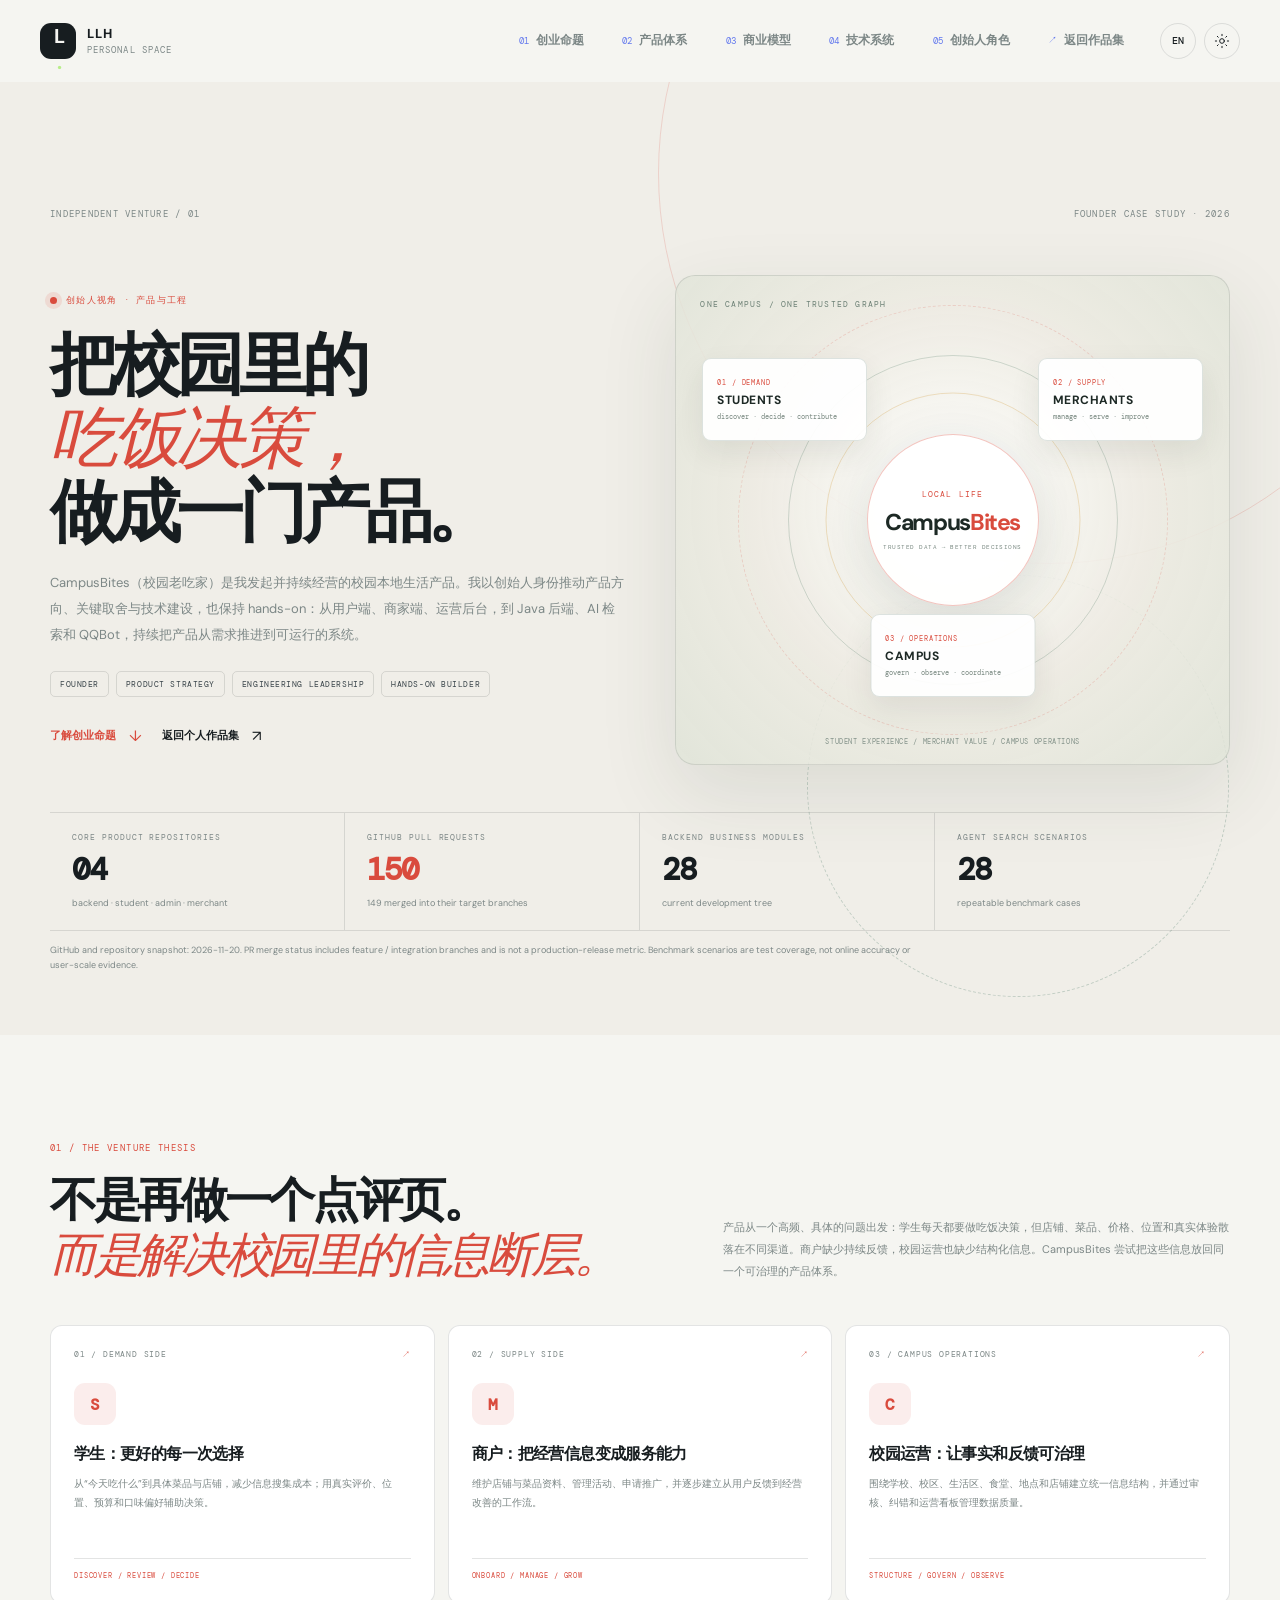
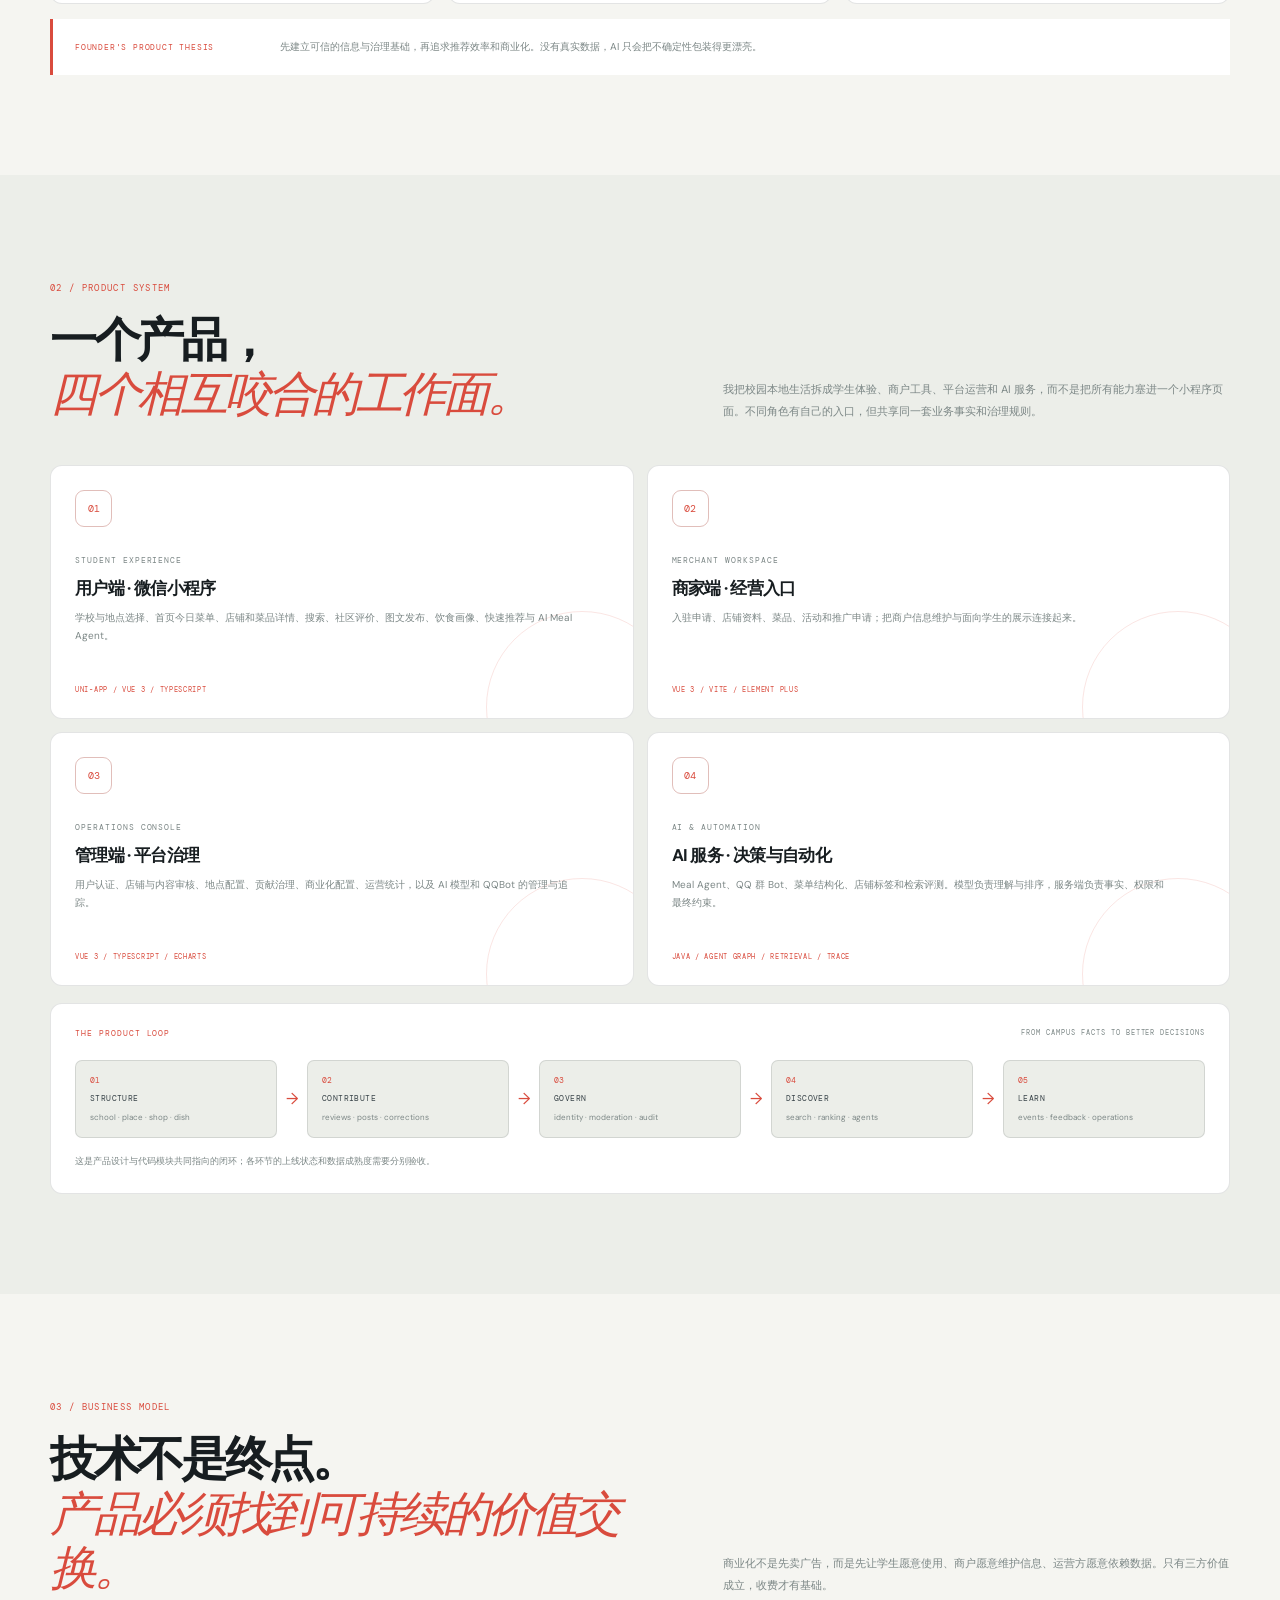
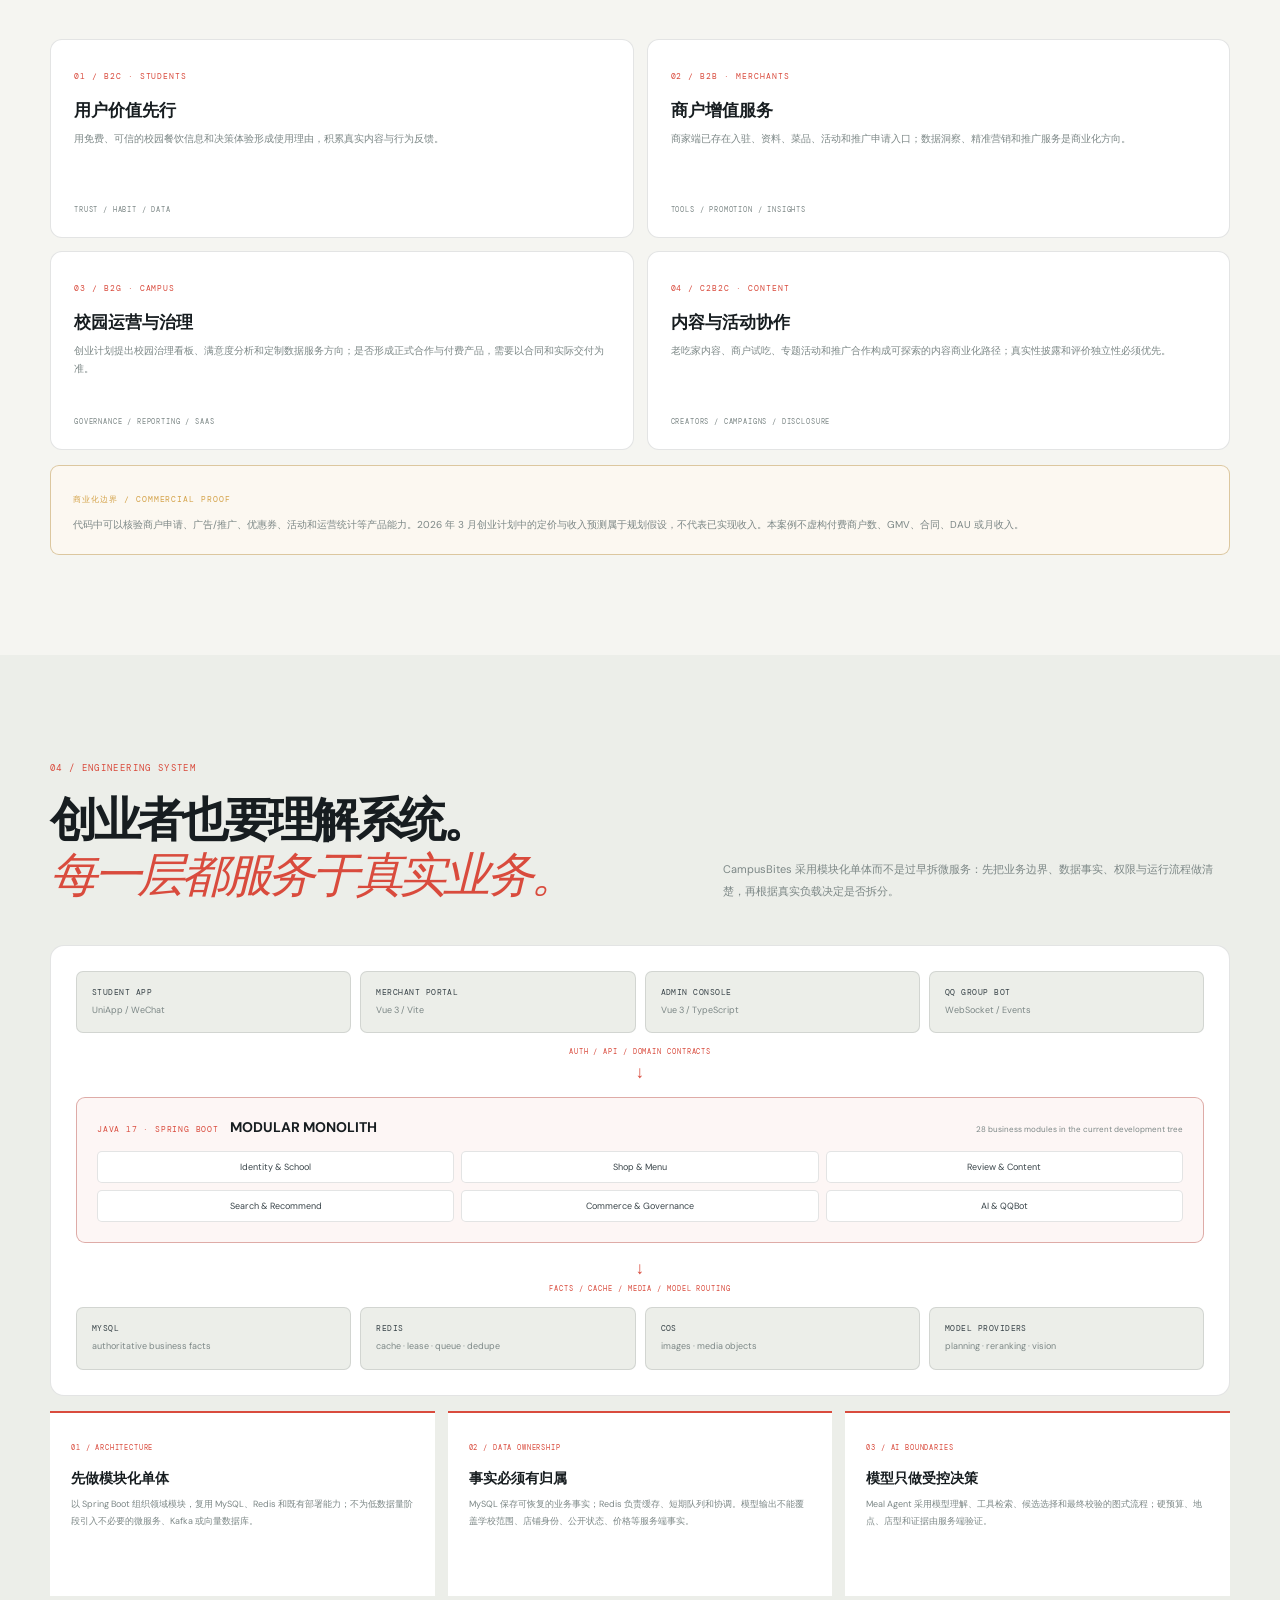
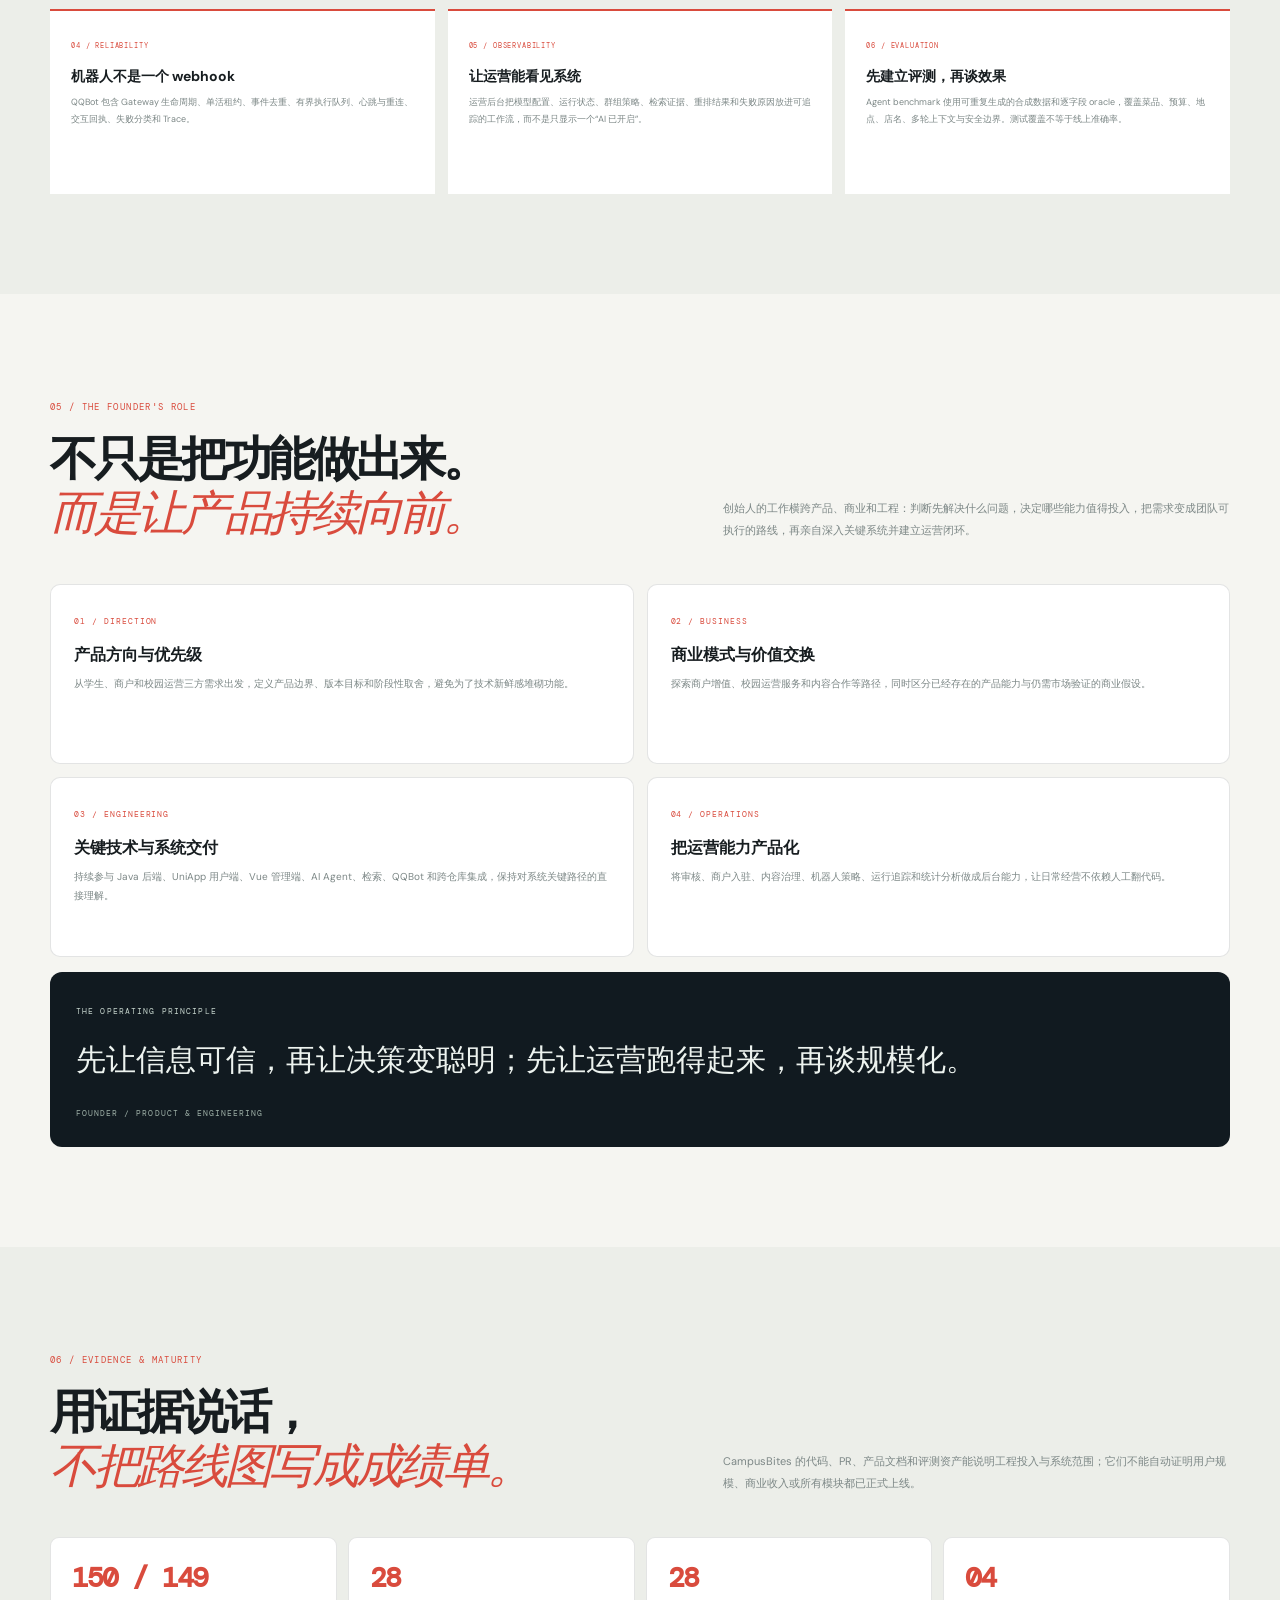
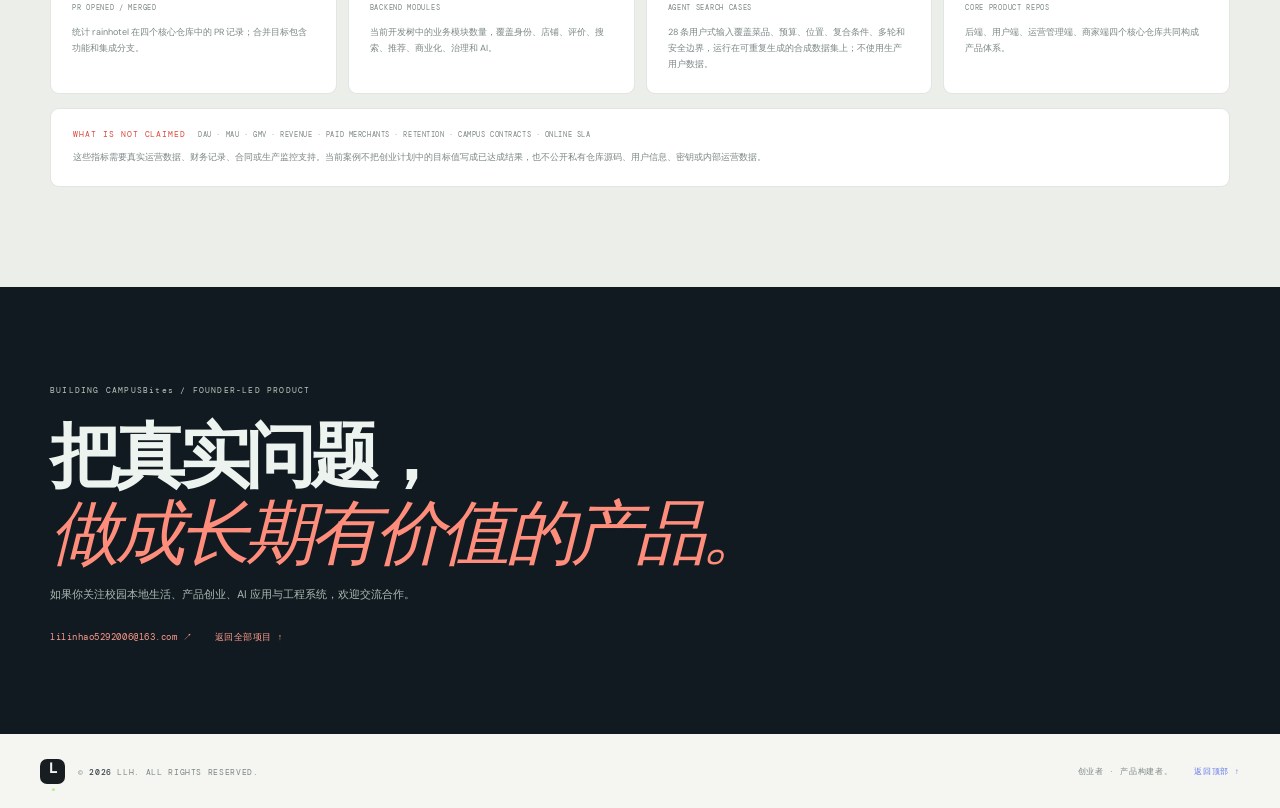
==== commit 72a39d7c: "docs(portfolio): clarify benchmark fixture provenance" ====
--- a/campusbites.html
+++ b/campusbites.html
@@ -222,7 +222,7 @@
         <div class="cb-evidence-grid">
           <article><b>150 / 149</b><span>PR OPENED / MERGED</span><p class="lang-zh">统计 rainhotel 在四个核心仓库中的 PR 记录；合并目标包含功能和集成分支。</p><p class="lang-en">PR records for rainhotel across four core repositories; merge targets include feature and integration branches.</p></article>
           <article><b>28</b><span>BACKEND MODULES</span><p class="lang-zh">当前开发树中的业务模块数量，覆盖身份、店铺、评价、搜索、推荐、商业化、治理和 AI。</p><p class="lang-en">Business modules in the current development tree, spanning identity, shops, reviews, search, recommendations, commerce, governance, and AI.</p></article>
-          <article><b>28</b><span>AGENT SEARCH CASES</span><p class="lang-zh">合成 benchmark 场景覆盖菜品、预算、位置、复合条件、多轮和安全边界；不使用生产用户数据。</p><p class="lang-en">Synthetic benchmark scenarios cover dishes, budgets, locations, compound constraints, multi-turn context, and safety boundaries; no production user data is used.</p></article>
+          <article><b>28</b><span>AGENT SEARCH CASES</span><p class="lang-zh">28 条用户式输入覆盖菜品、预算、位置、复合条件、多轮和安全边界，运行在可重复生成的合成数据集上；不使用生产用户数据。</p><p class="lang-en">28 user-style query cases cover dishes, budgets, locations, compound constraints, multi-turn context, and safety boundaries over reproducible synthetic fixtures; no production user data is used.</p></article>
           <article><b>04</b><span>CORE PRODUCT REPOS</span><p class="lang-zh">后端、用户端、运营管理端、商家端四个核心仓库共同构成产品体系。</p><p class="lang-en">The backend, student app, operations console, and merchant portal form the four core product repositories.</p></article>
         </div>
         <div class="cb-boundaries">
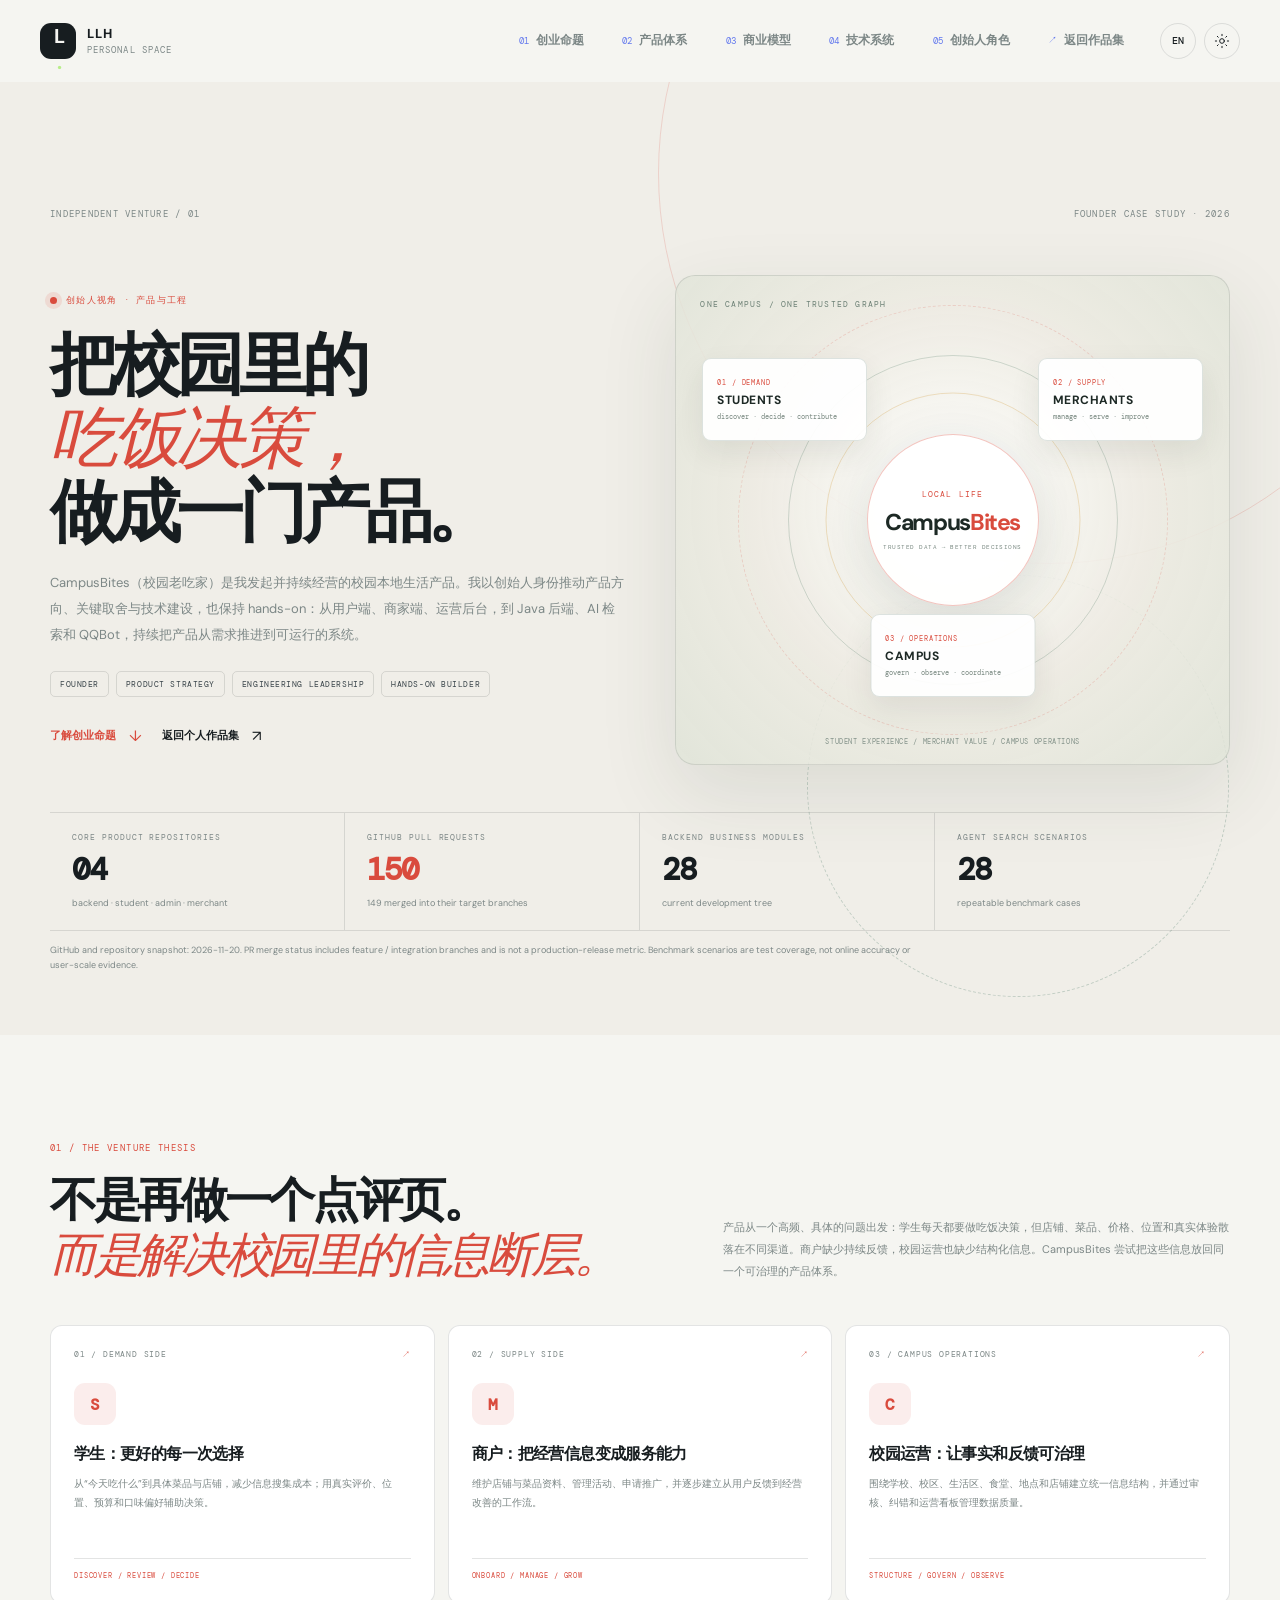
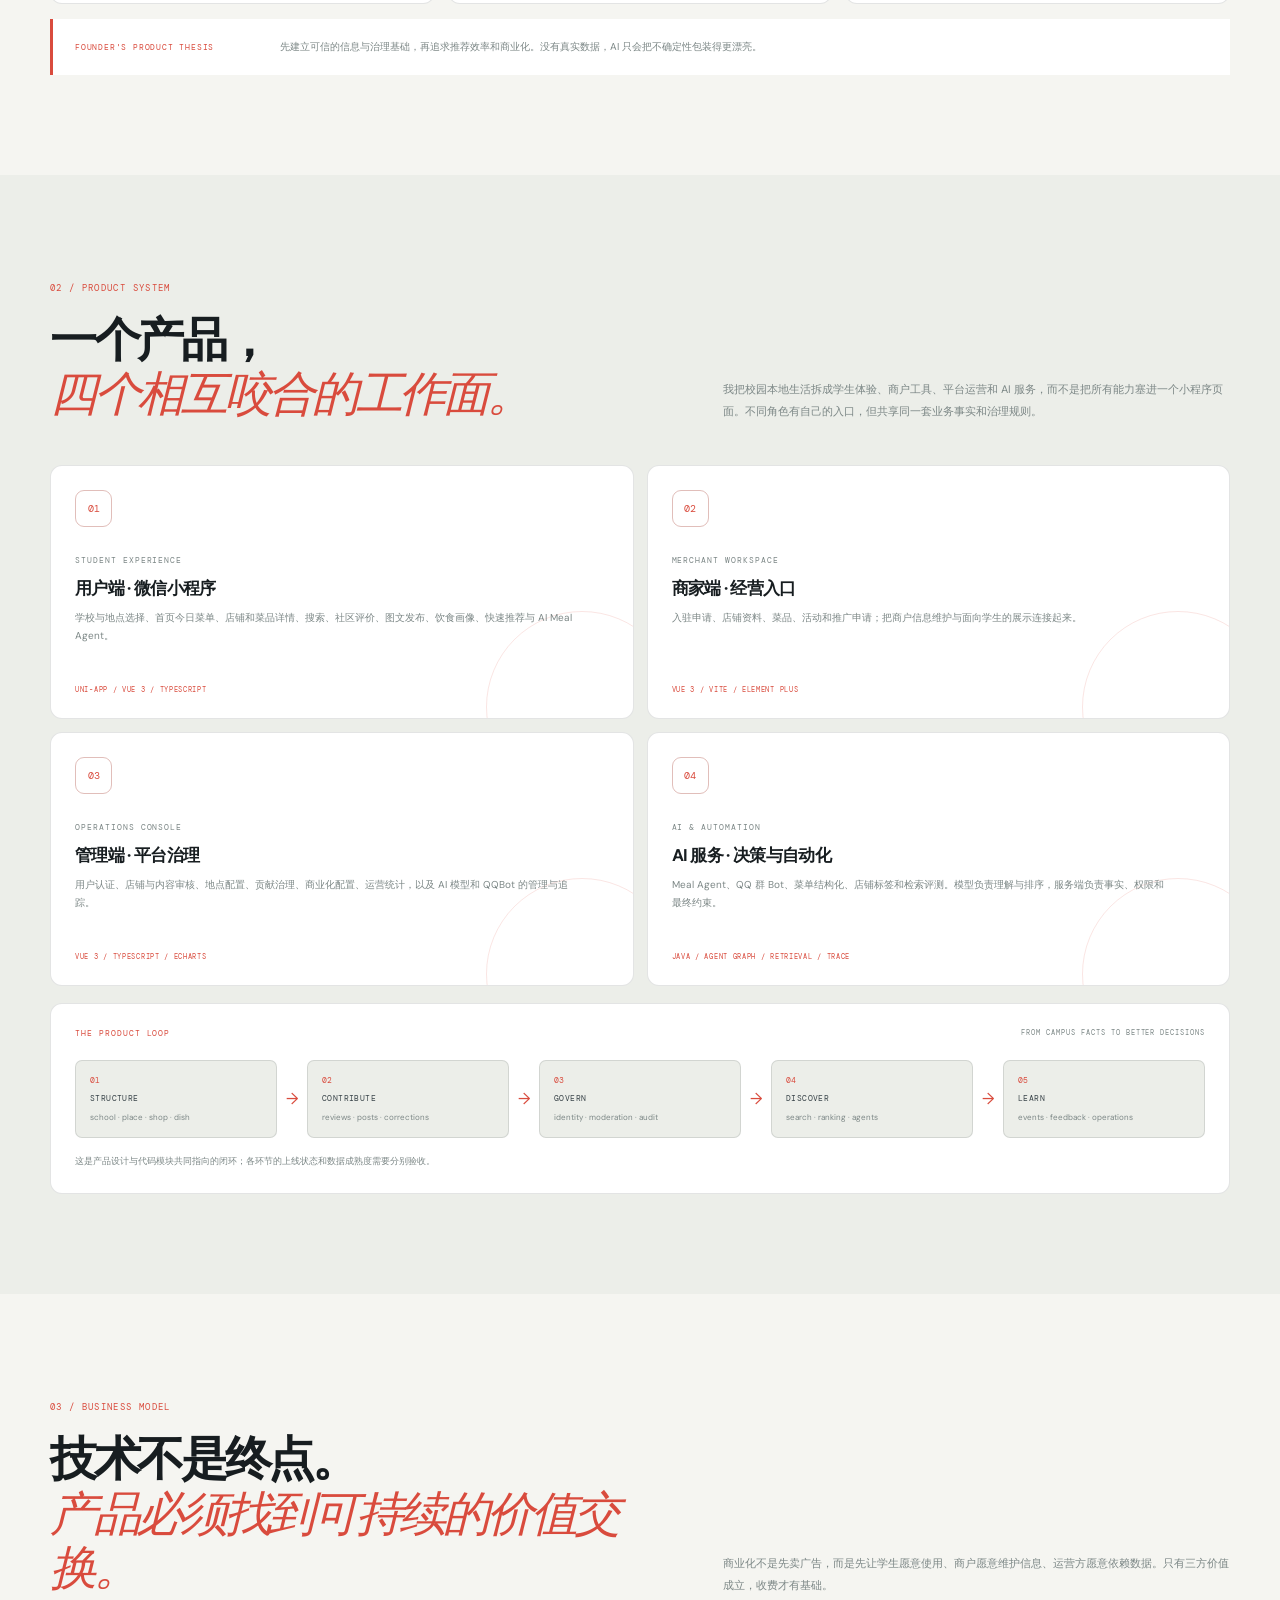
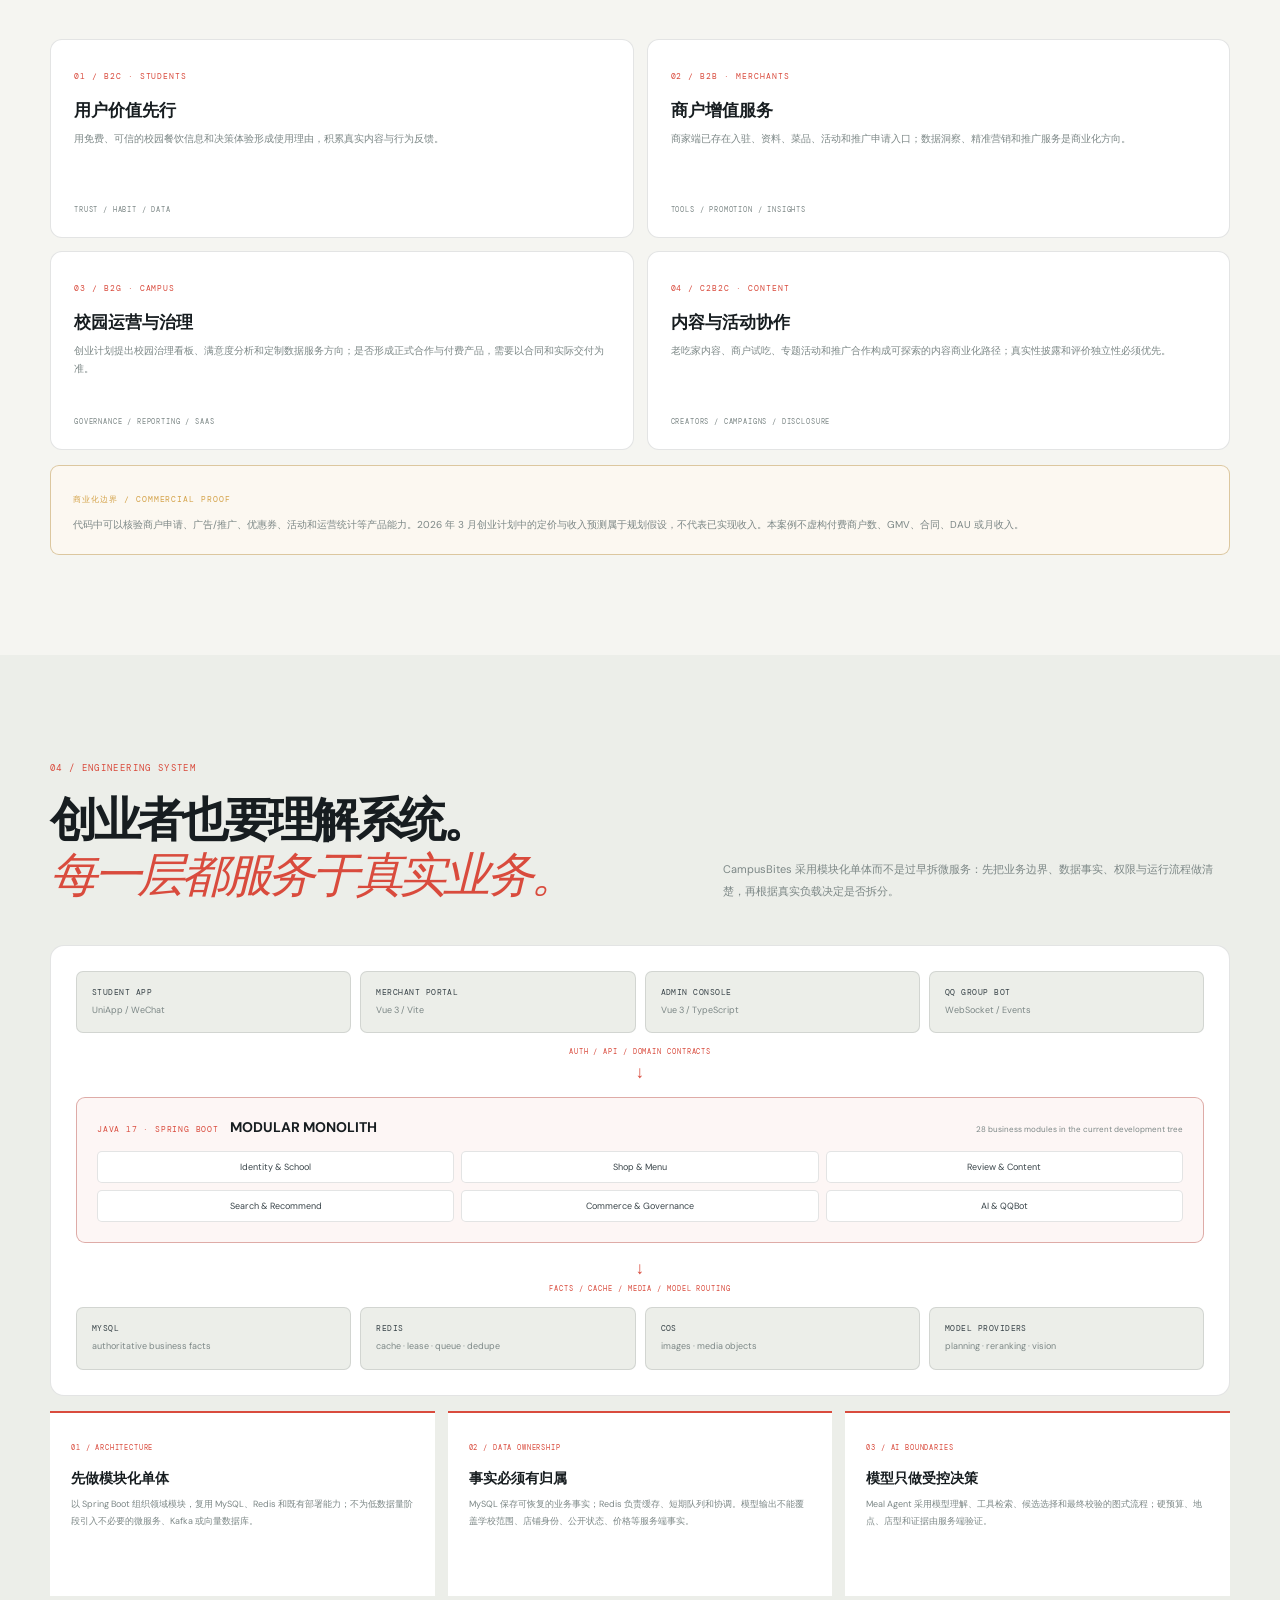
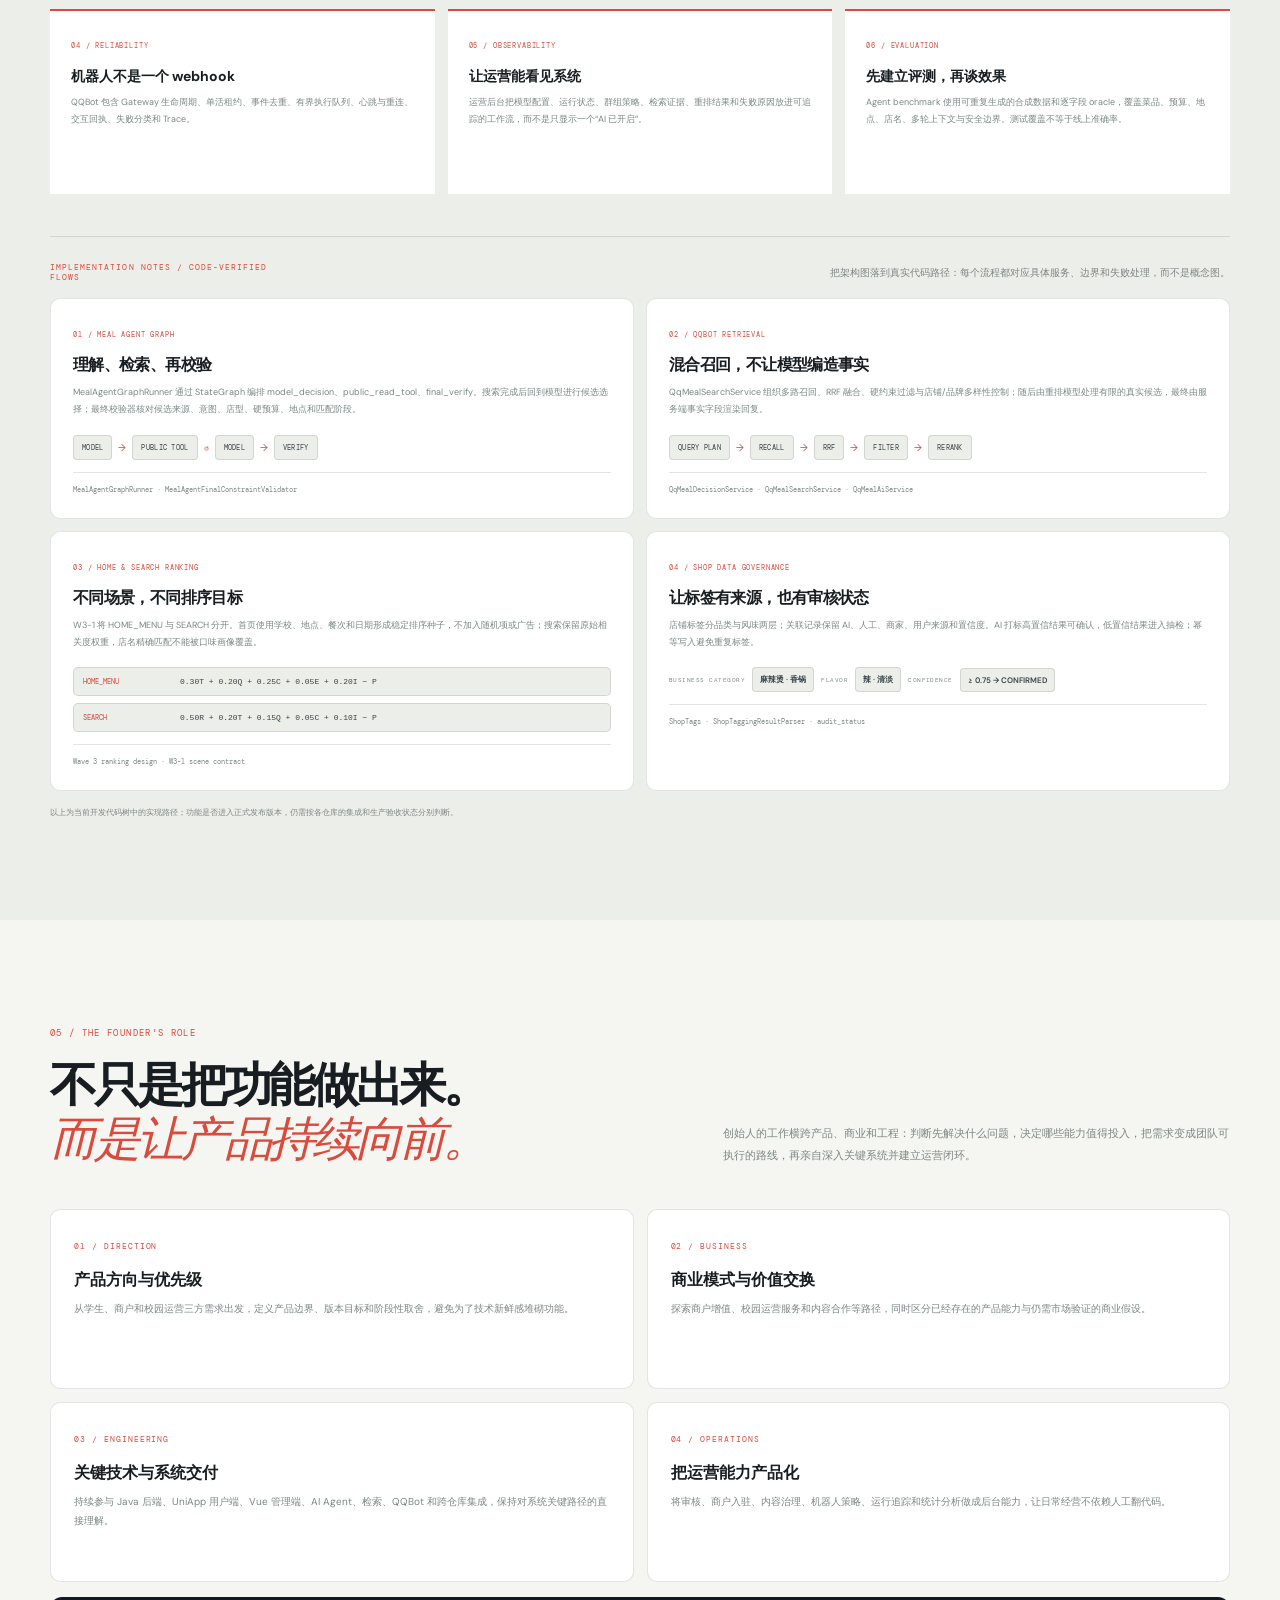
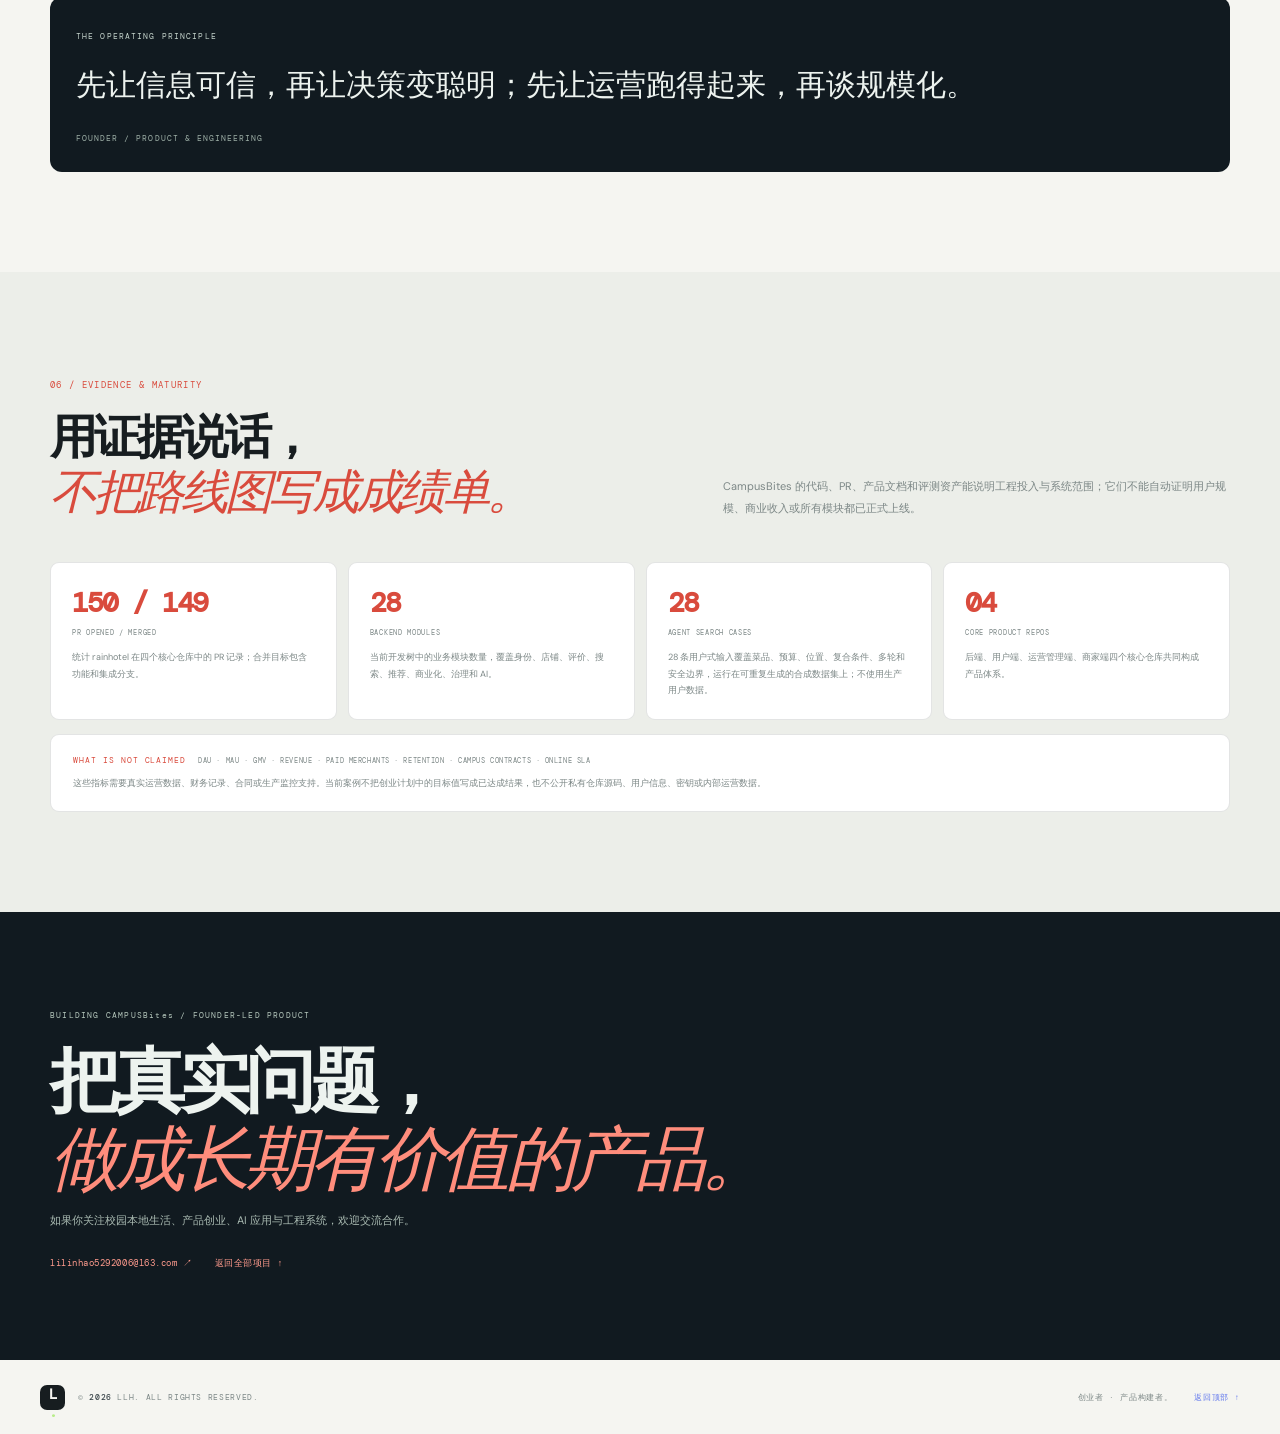
==== commit e38161ae: "feat(portfolio): deepen CampusBites system case study" ====
--- a/campusbites.html
+++ b/campusbites.html
@@ -192,6 +192,41 @@
           <article><span>05 / OBSERVABILITY</span><h3>让运营能看见系统</h3><p class="lang-zh">运营后台把模型配置、运行状态、群组策略、检索证据、重排结果和失败原因放进可追踪的工作流，而不是只显示一个“AI 已开启”。</p><p class="lang-en">The operations console connects model configuration, runtime state, group policies, retrieval evidence, reranking, and failure reasons into an observable workflow—not just an “AI enabled” switch.</p></article>
           <article><span>06 / EVALUATION</span><h3>先建立评测，再谈效果</h3><p class="lang-zh">Agent benchmark 使用可重复生成的合成数据和逐字段 oracle，覆盖菜品、预算、地点、店名、多轮上下文与安全边界。测试覆盖不等于线上准确率。</p><p class="lang-en">The Agent benchmark uses reproducible synthetic data and field-level oracles for dishes, budgets, locations, shop names, multi-turn context, and safety boundaries. Test coverage is not online accuracy.</p></article>
         </div>
+        <div class="cb-system-details">
+          <div class="cb-system-heading"><span>IMPLEMENTATION NOTES / CODE-VERIFIED FLOWS</span><p class="lang-zh">把架构图落到真实代码路径：每个流程都对应具体服务、边界和失败处理，而不是概念图。</p><p class="lang-en">Move from architecture to code paths: each flow maps to concrete services, boundaries, and failure handling—not just a concept diagram.</p></div>
+          <div class="cb-detail-grid">
+            <article class="cb-detail-card">
+              <span>01 / MEAL AGENT GRAPH</span><h3>理解、检索、再校验</h3>
+              <p class="lang-zh">MealAgentGraphRunner 通过 StateGraph 编排 model_decision、public_read_tool、final_verify。搜索完成后回到模型进行候选选择；最终校验器核对候选来源、意图、店型、硬预算、地点和匹配阶段。</p>
+              <p class="lang-en">MealAgentGraphRunner orchestrates model_decision, public_read_tool, and final_verify through a StateGraph. After retrieval, control returns to the model for selection; the final validator checks source evidence, intent, shop type, hard budget, location, and match phase.</p>
+              <div class="cb-detail-flow"><b>MODEL</b><i>→</i><b>PUBLIC TOOL</b><i>↺</i><b>MODEL</b><i>→</i><b>VERIFY</b></div>
+              <small>MealAgentGraphRunner · MealAgentFinalConstraintValidator</small>
+            </article>
+            <article class="cb-detail-card">
+              <span>02 / QQBOT RETRIEVAL</span><h3>混合召回，不让模型编造事实</h3>
+              <p class="lang-zh">QqMealSearchService 组织多路召回、RRF 融合、硬约束过滤与店铺/品牌多样性控制；随后由重排模型处理有限的真实候选，最终由服务端事实字段渲染回复。</p>
+              <p class="lang-en">QqMealSearchService combines multiple recall routes with RRF fusion, hard-constraint filtering, and shop / brand diversification. A reranker handles a bounded set of real candidates; the server renders the reply from verified business facts.</p>
+              <div class="cb-detail-flow"><b>QUERY PLAN</b><i>→</i><b>RECALL</b><i>→</i><b>RRF</b><i>→</i><b>FILTER</b><i>→</i><b>RERANK</b></div>
+              <small>QqMealDecisionService · QqMealSearchService · QqMealAiService</small>
+            </article>
+            <article class="cb-detail-card">
+              <span>03 / HOME & SEARCH RANKING</span><h3>不同场景，不同排序目标</h3>
+              <p class="lang-zh">W3-1 将 HOME_MENU 与 SEARCH 分开。首页使用学校、地点、餐次和日期形成稳定排序种子，不加入随机项或广告；搜索保留原始相关度权重，店名精确匹配不能被口味画像覆盖。</p>
+              <p class="lang-en">W3-1 separates HOME_MENU from SEARCH. The home feed uses school, place, meal period, and date for stable ranking without randomness or ads. Search preserves relevance, and exact shop-name matches cannot be overridden by taste personalization.</p>
+              <div class="cb-ranking-pairs"><div><b>HOME_MENU</b><code>0.30T + 0.20Q + 0.25C + 0.05E + 0.20I − P</code></div><div><b>SEARCH</b><code>0.50R + 0.20T + 0.15Q + 0.05C + 0.10I − P</code></div></div>
+              <small>Wave 3 ranking design · W3-1 scene contract</small>
+            </article>
+            <article class="cb-detail-card">
+              <span>04 / SHOP DATA GOVERNANCE</span><h3>让标签有来源，也有审核状态</h3>
+              <p class="lang-zh">店铺标签分品类与风味两层；关联记录保留 AI、人工、商家、用户来源和置信度。AI 打标高置信结果可确认，低置信结果进入抽检；幂等写入避免重复标签。</p>
+              <p class="lang-en">Shop tags separate business categories from flavor attributes. Each association records its source—AI, manual, merchant, or user—and confidence. High-confidence AI tags can be confirmed; lower-confidence results go to review, with idempotent writes preventing duplicates.</p>
+              <div class="cb-tag-samples"><span>BUSINESS CATEGORY</span><b>麻辣烫 · 香锅</b><span>FLAVOR</span><b>辣 · 清淡</b><span>CONFIDENCE</span><b>≥ 0.75 → CONFIRMED</b></div>
+              <small>ShopTags · ShopTaggingResultParser · audit_status</small>
+            </article>
+          </div>
+          <p class="cb-system-footnote lang-zh">以上为当前开发代码树中的实现路径；功能是否进入正式发布版本，仍需按各仓库的集成和生产验收状态分别判断。</p>
+          <p class="cb-system-footnote lang-en">These flows are present in the current development code tree. Whether each capability is in a formal release must be assessed against repository integration and production acceptance separately.</p>
+        </div>
       </div>
     </section>
 
--- a/campusbites.css
+++ b/campusbites.css
@@ -208,3 +208,36 @@
 @media (prefers-reduced-motion: reduce) {
   .cb-hero::before, .cb-hero::after { animation: none; }
 }
+
+
+/* Code-level product flows */
+.cb-system-details { margin-top: 42px; padding-top: 25px; border-top: 1px solid var(--line); }
+.cb-system-heading { display: flex; align-items: flex-end; justify-content: space-between; gap: 28px; margin-bottom: 16px; }
+.cb-system-heading > span { flex: 0 0 245px; color: var(--cb-accent); font: 8px var(--mono); letter-spacing: .13em; }
+.cb-system-heading p { max-width: 640px; margin: 0; color: var(--muted); font-size: 10px; line-height: 1.8; }
+.cb-detail-grid { display: grid; grid-template-columns: repeat(2,minmax(0,1fr)); gap: 12px; }
+.cb-detail-card { min-width: 0; padding: 22px; border: 1px solid var(--line); border-radius: 10px; background: var(--surface); }
+.cb-detail-card > span { color: var(--cb-accent); font: 7px var(--mono); letter-spacing: .12em; }
+.cb-detail-card h3 { margin: 12px 0 8px; font-size: 16px; letter-spacing: -.04em; }
+.cb-detail-card p { margin: 0 0 9px; color: var(--muted); font-size: 9px; line-height: 1.9; }
+.cb-detail-flow { display: flex; align-items: center; flex-wrap: wrap; gap: 6px; margin: 17px 0 12px; }
+.cb-detail-flow b { padding: 7px 8px; border: 1px solid var(--line); border-radius: 4px; background: var(--surface-2); color: var(--ink-soft); font: 7px var(--mono); letter-spacing: .04em; }
+.cb-detail-flow i { color: var(--cb-accent); font-size: 10px; font-style: normal; }
+.cb-detail-card > small { display: block; padding-top: 11px; border-top: 1px solid var(--line); color: var(--muted); font: 7px var(--mono); line-height: 1.7; overflow-wrap: anywhere; }
+.cb-ranking-pairs { display: grid; gap: 7px; margin: 16px 0 12px; }
+.cb-ranking-pairs > div { display: grid; grid-template-columns: 88px 1fr; align-items: center; gap: 9px; padding: 9px; border: 1px solid var(--line); border-radius: 5px; background: var(--surface-2); }
+.cb-ranking-pairs b { color: var(--cb-accent); font: 7px var(--mono); }
+.cb-ranking-pairs code { color: var(--ink-soft); font-size: 8px; white-space: normal; overflow-wrap: anywhere; }
+.cb-tag-samples { display: flex; flex-wrap: wrap; align-items: center; gap: 7px; margin: 16px 0 12px; }
+.cb-tag-samples span { color: var(--muted); font: 6px var(--mono); letter-spacing: .08em; }
+.cb-tag-samples b { padding: 6px 7px; border: 1px solid var(--line); border-radius: 4px; background: var(--surface-2); color: var(--ink-soft); font-size: 8px; font-weight: 600; }
+.cb-system-footnote { margin: 14px 0 0; color: var(--muted); font-size: 8px; line-height: 1.8; }
+@media (max-width: 800px) {
+  .cb-system-heading { align-items: flex-start; flex-direction: column; gap: 9px; }
+  .cb-system-heading > span { flex-basis: auto; }
+}
+@media (max-width: 560px) {
+  .cb-detail-grid { grid-template-columns: 1fr; }
+  .cb-detail-card { padding: 17px; }
+  .cb-ranking-pairs > div { grid-template-columns: 1fr; }
+}
